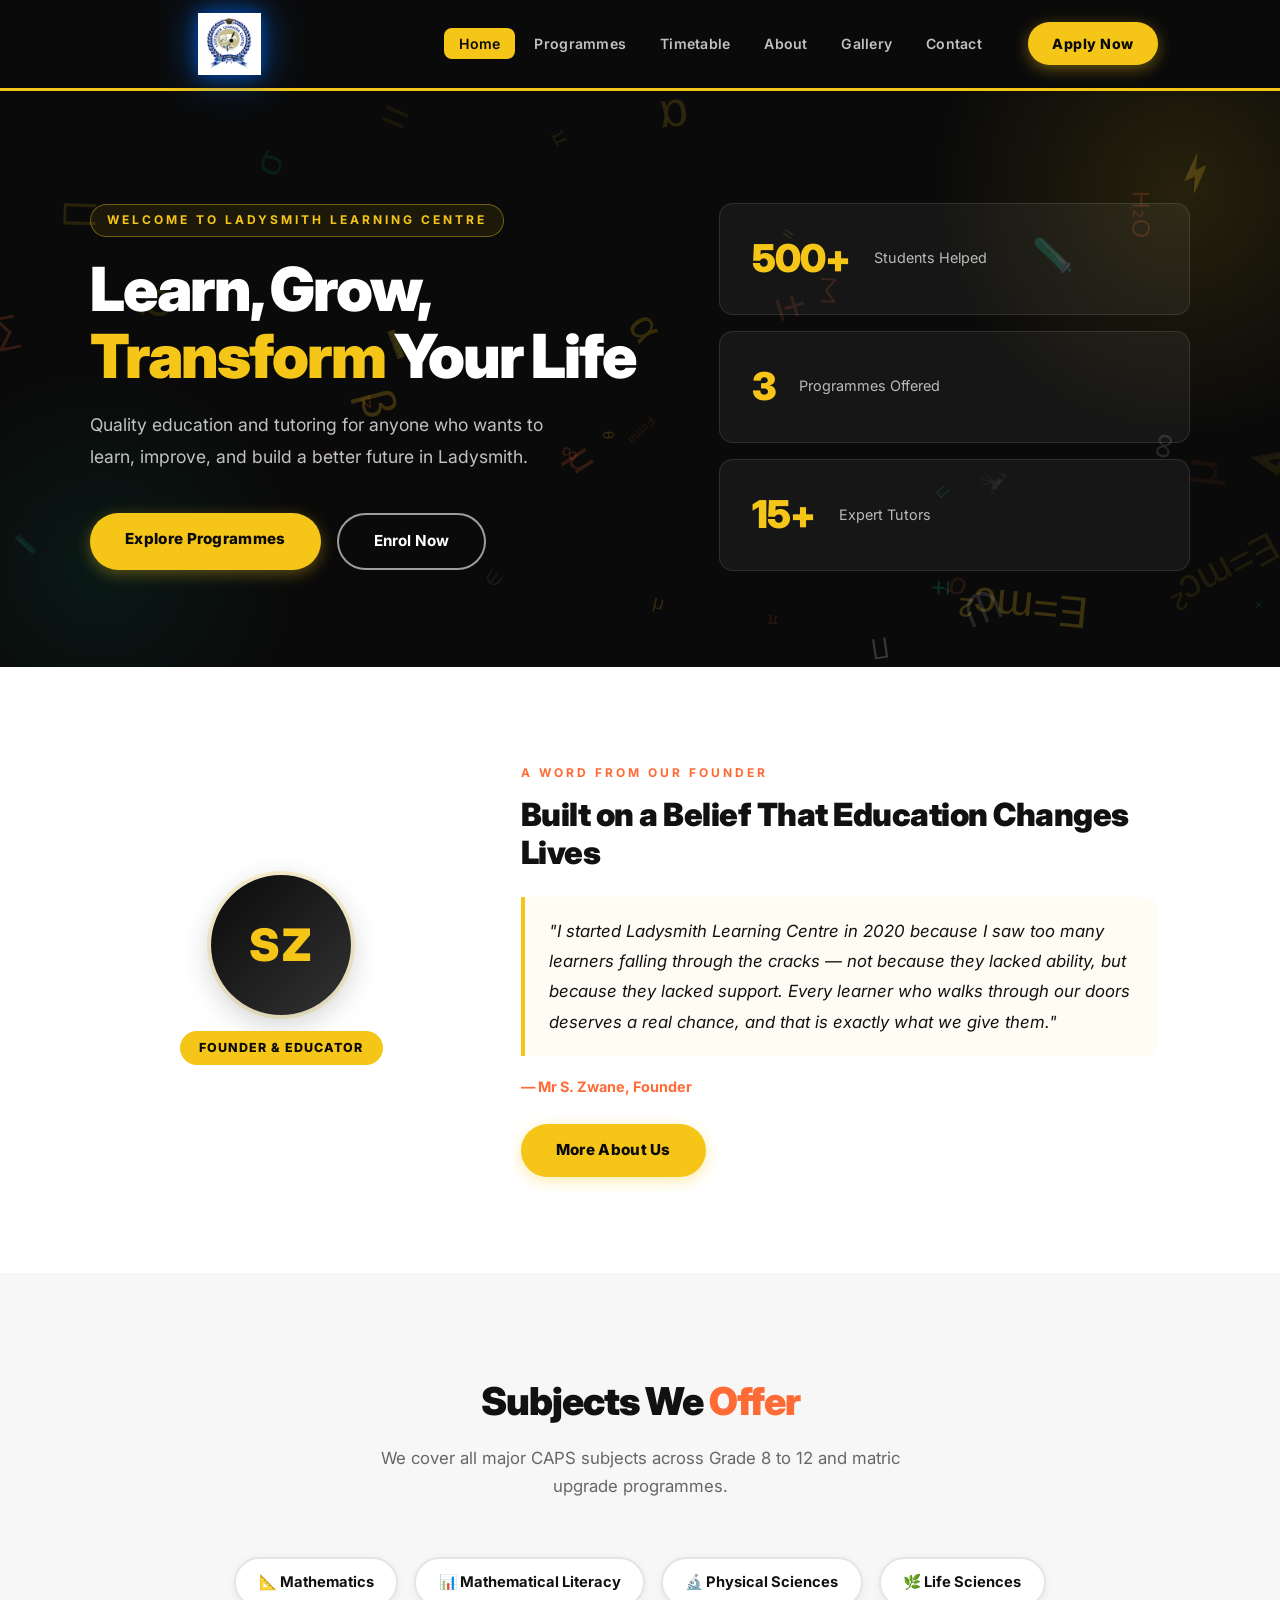
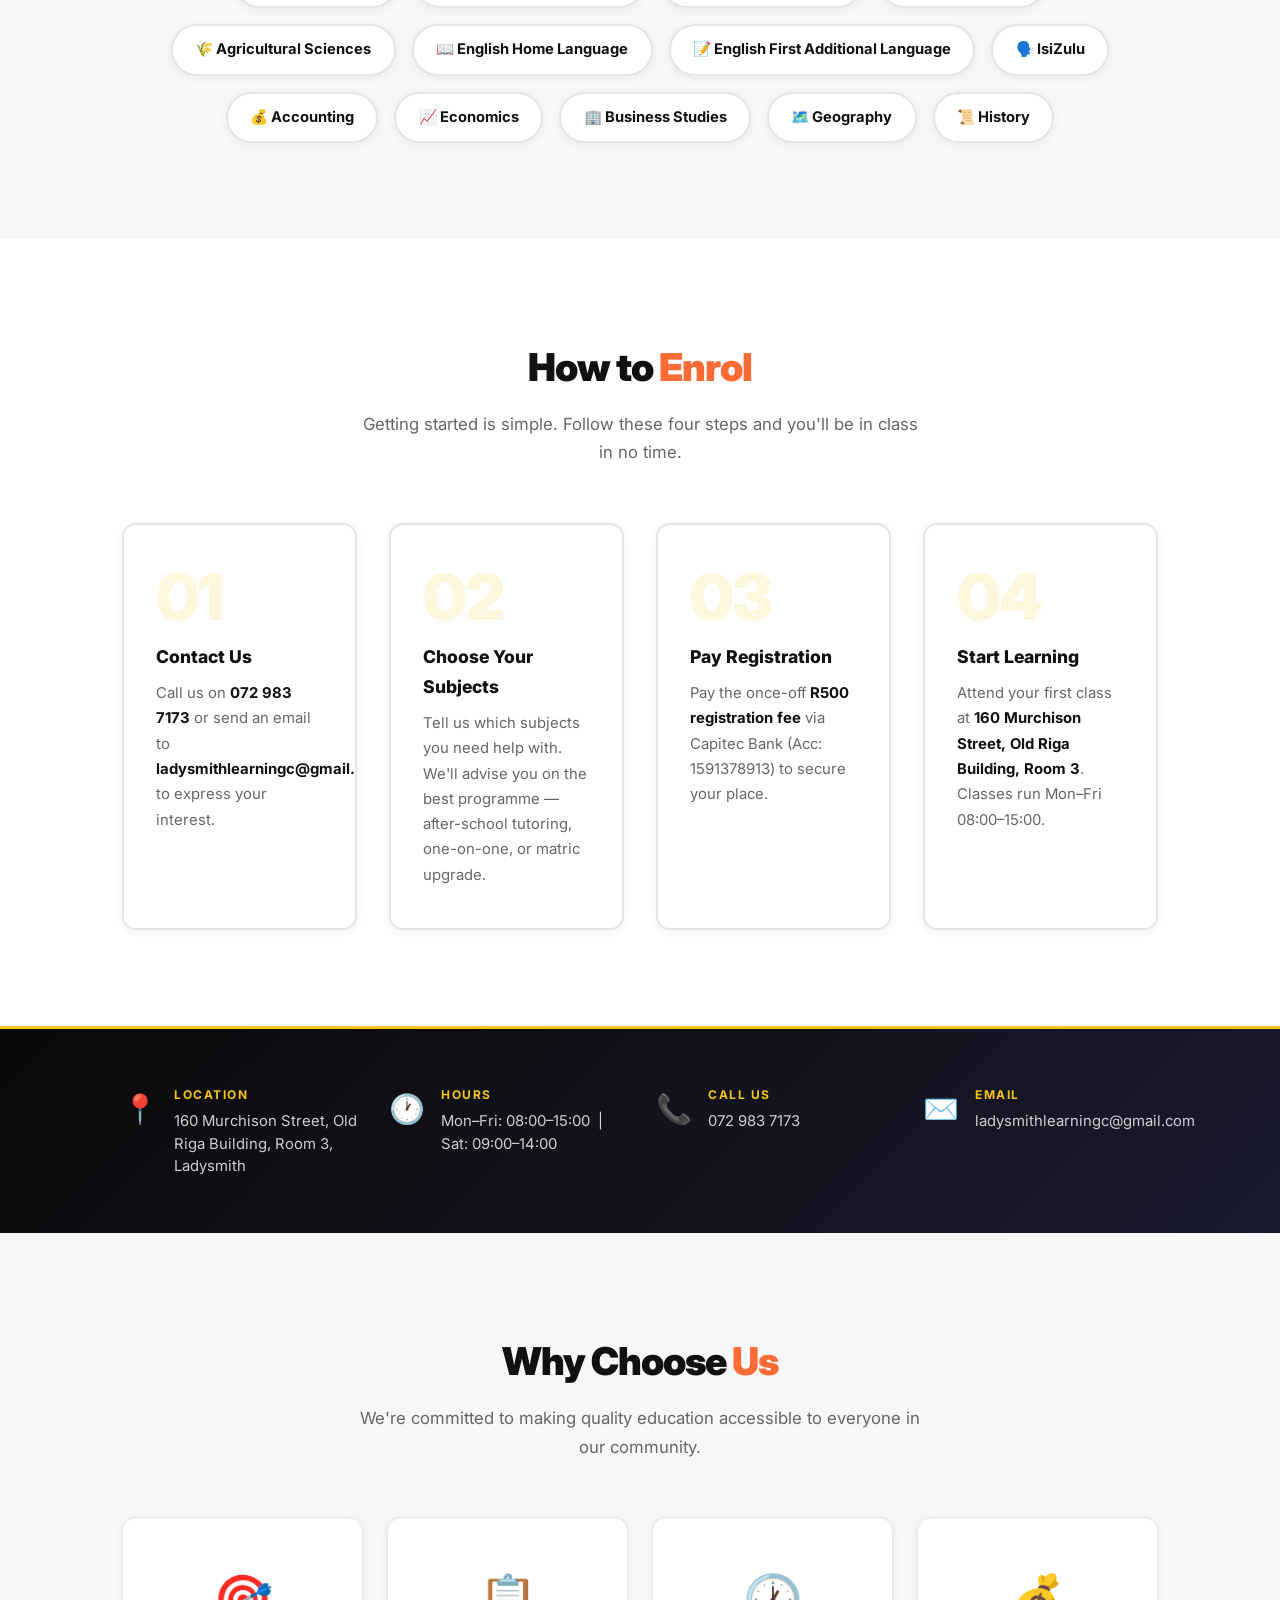
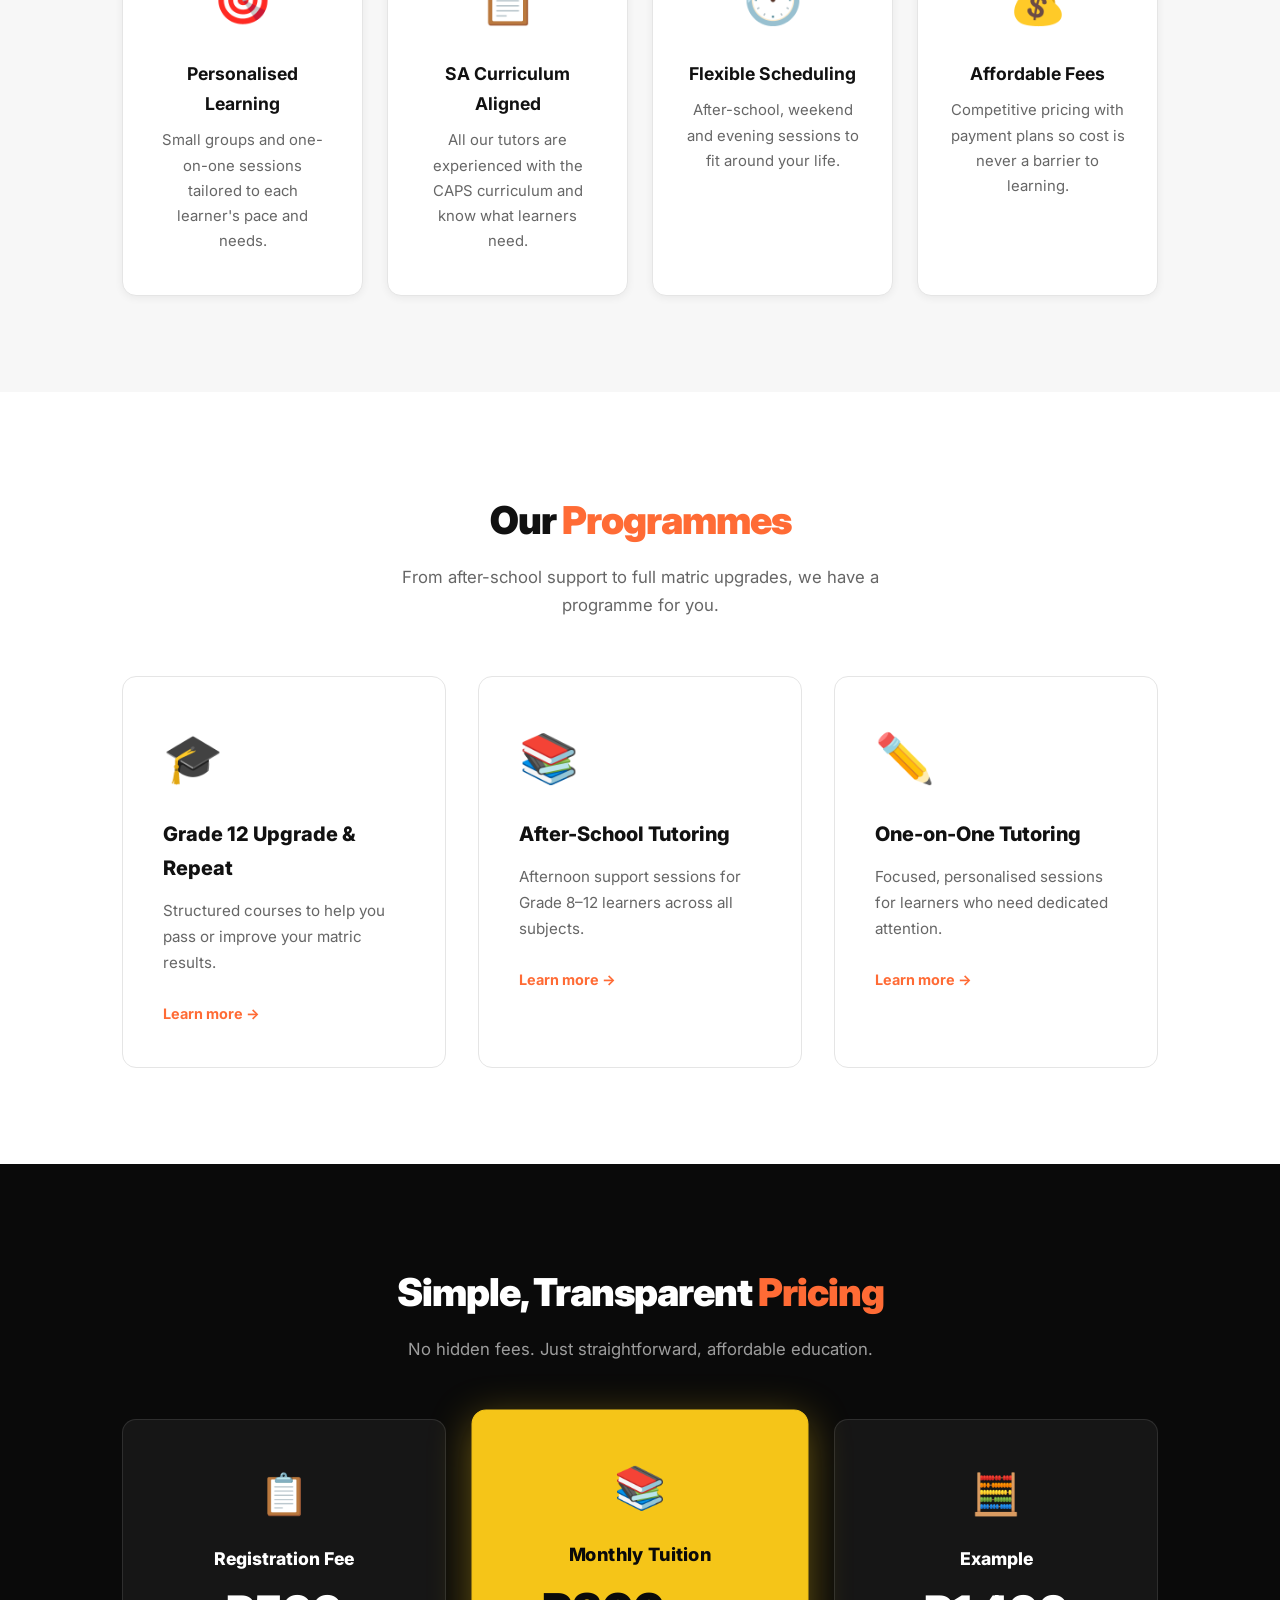
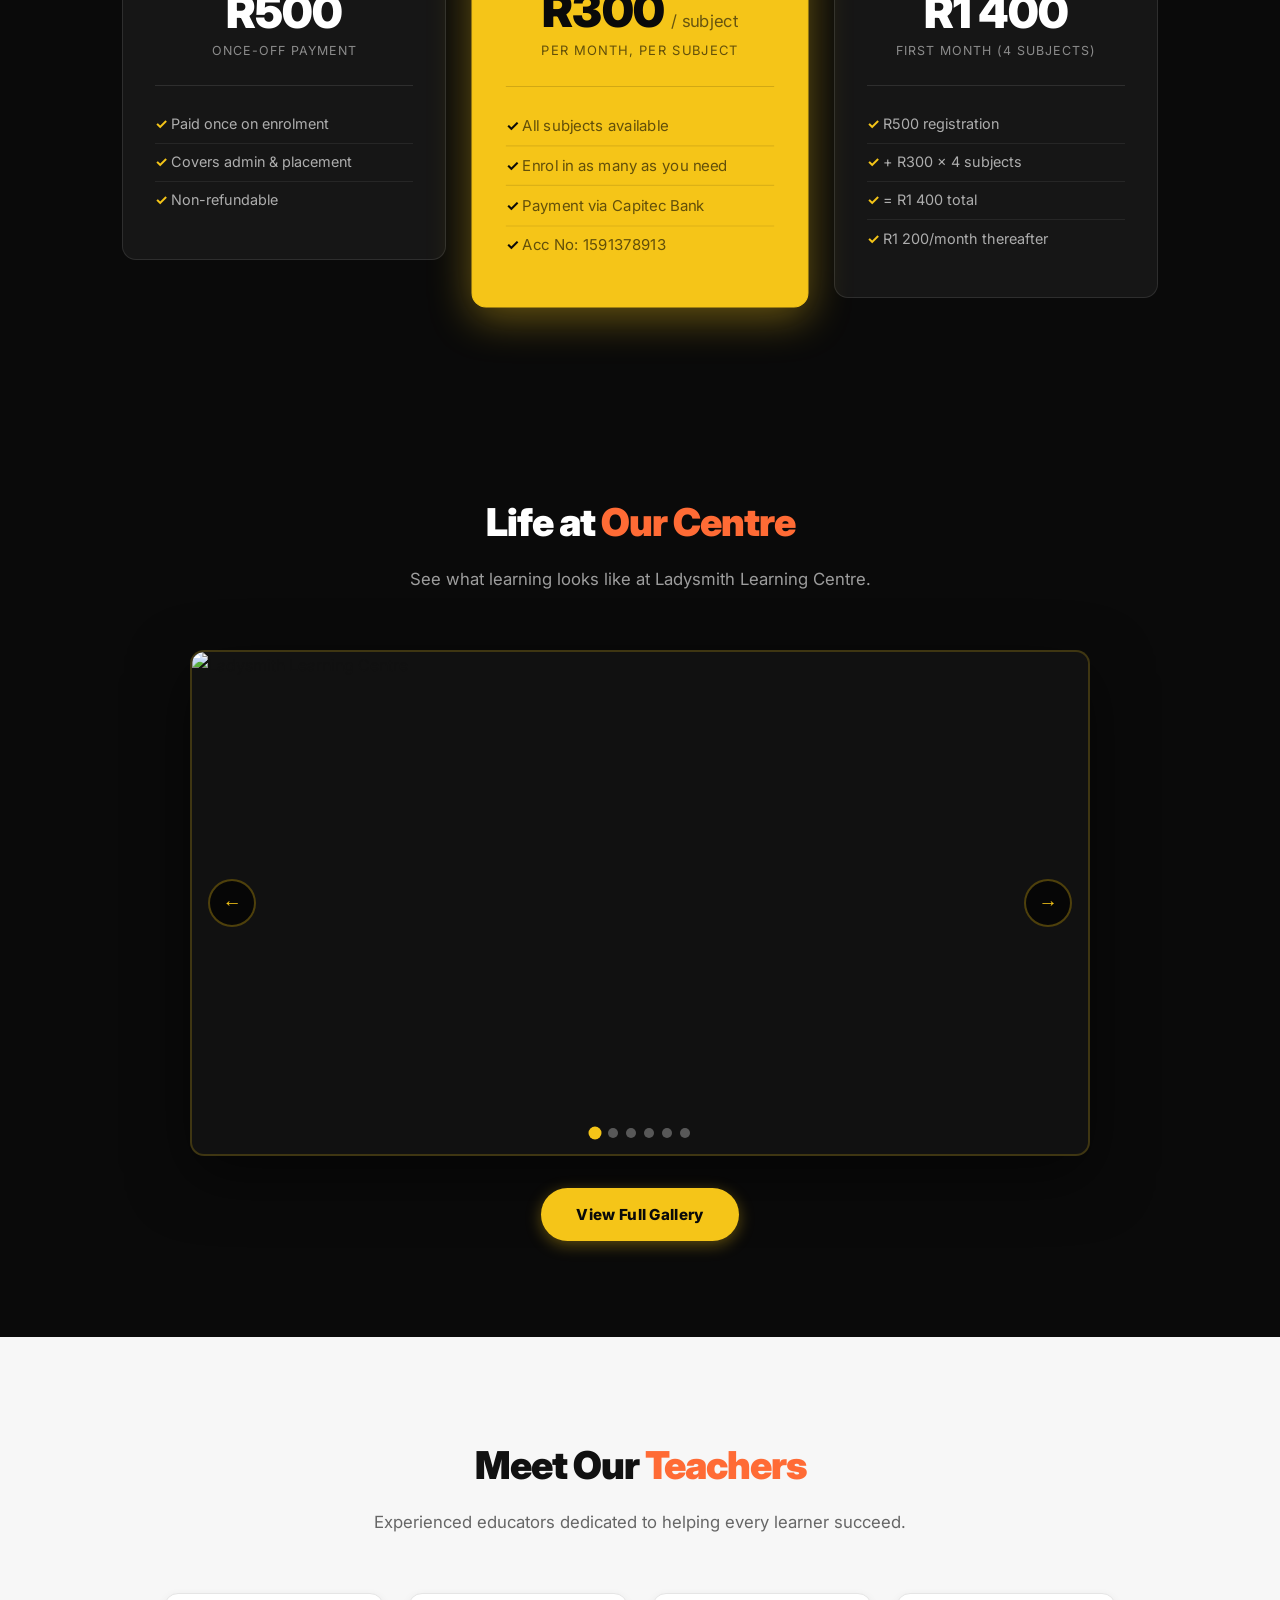
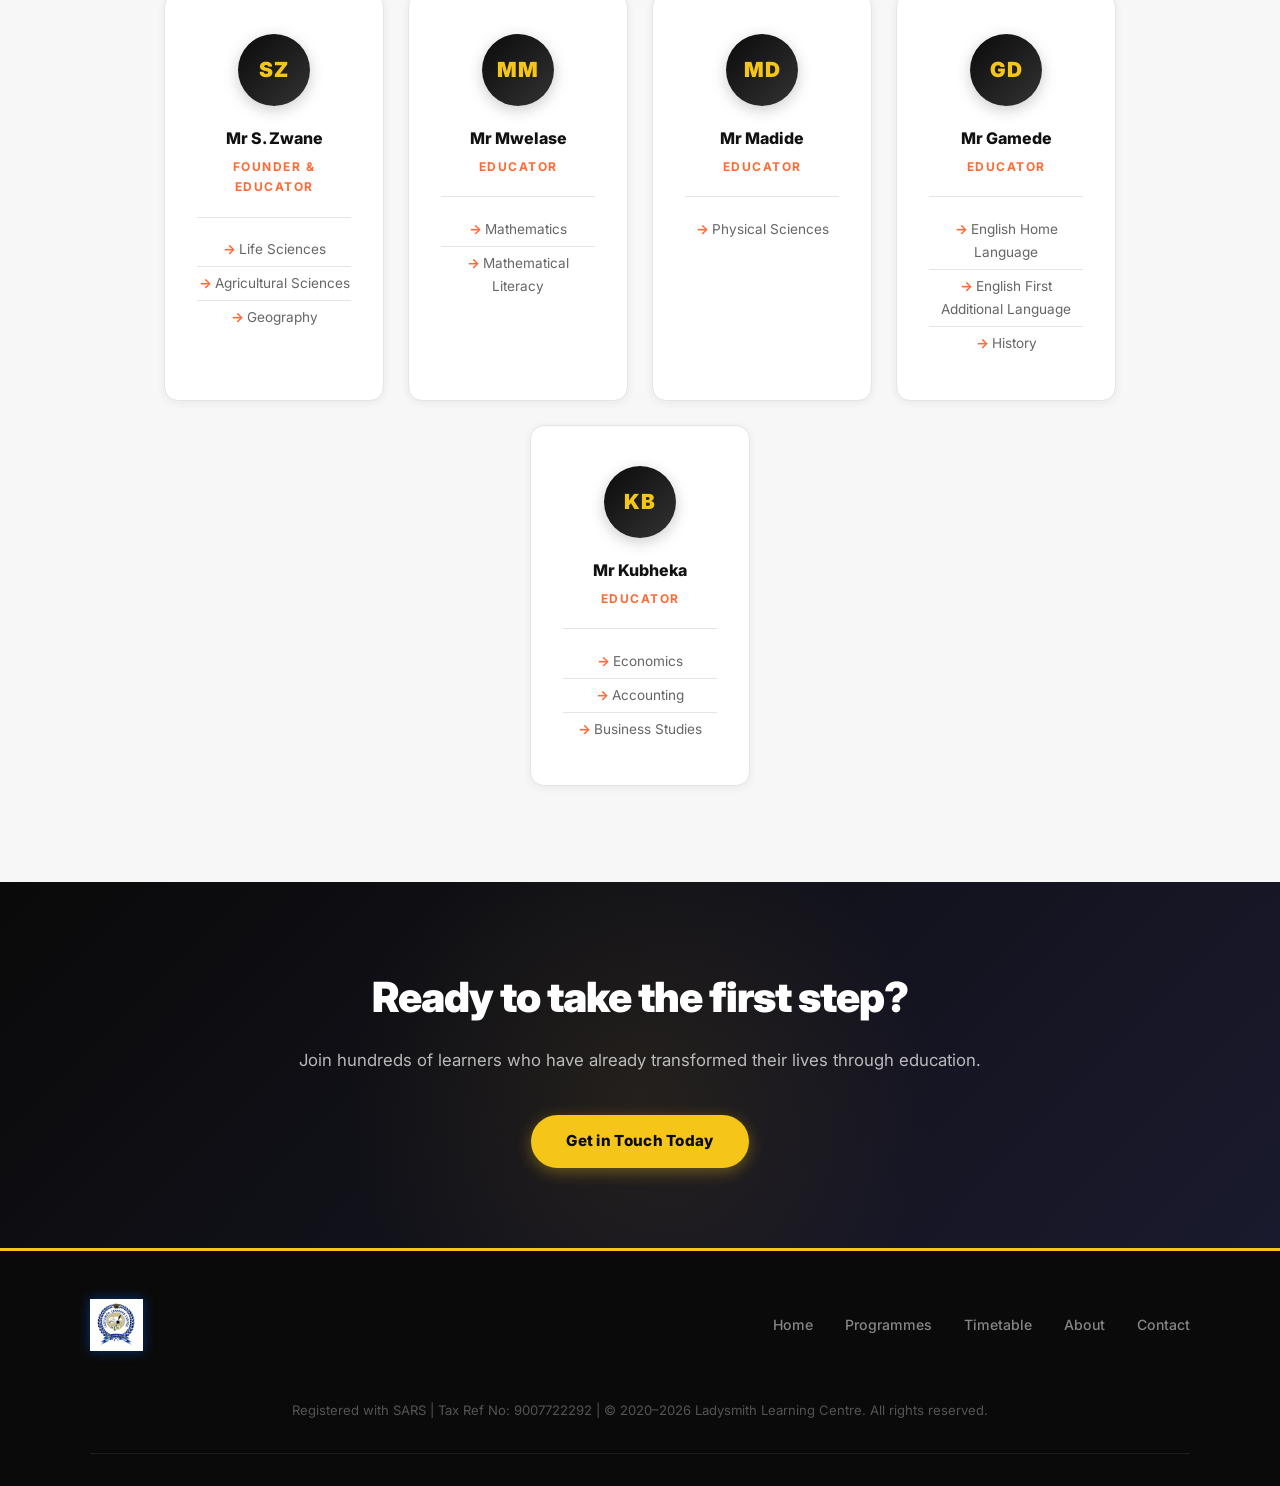
==== index.html @ b659a235 "Initial commit - Ladysmith Learning Centre website" ====
<!DOCTYPE html>
<html lang="en">
<head>
  <meta charset="UTF-8" />
  <meta name="viewport" content="width=device-width, initial-scale=1.0" />
  <title>Ladysmith Learning Centre</title>
  <link rel="stylesheet" href="styles.css" />
</head>
<body>

  <header>
    <nav class="navbar">
      <a href="index.html" class="logo">
        <img src="logo.png" alt="Ladysmith Learning Centre" class="logo-img" />
      </a>
      <ul class="nav-links">
        <li><a href="index.html" class="active">Home</a></li>
        <li><a href="programmes.html">Programmes</a></li>
        <li><a href="timetable.html">Timetable</a></li>
        <li><a href="about.html">About</a></li>
        <li><a href="gallery.html">Gallery</a></li>
        <li><a href="contact.html">Contact</a></li>
      </ul>
      <a href="apply.html" class="enroll-btn">Apply Now</a>
      <button class="menu-toggle" aria-label="Toggle menu" onclick="toggleMenu()">&#9776;</button>
    </nav>
    <ul class="mobile-menu" id="mobileMenu">
      <li><a href="index.html" onclick="toggleMenu()">Home</a></li>
      <li><a href="programmes.html" onclick="toggleMenu()">Programmes</a></li>
      <li><a href="timetable.html" onclick="toggleMenu()">Timetable</a></li>
      <li><a href="about.html" onclick="toggleMenu()">About</a></li>
      <li><a href="gallery.html" onclick="toggleMenu()">Gallery</a></li>
      <li><a href="contact.html" onclick="toggleMenu()">Contact</a></li>
      <li><a href="contact.html" onclick="toggleMenu()">Enrol Now</a></li>
    </ul>
  </header>

  <!-- Hero -->
  <section class="hero">
    <canvas id="heroCanvas"></canvas>
    <div class="hero-inner">
      <div class="hero-content">
        <span class="hero-tag">Welcome to Ladysmith Learning Centre</span>
        <h1>Learn, Grow,<br /><em>Transform</em> Your Life</h1>
        <p class="hero-sub">Quality education and tutoring for anyone who wants to learn, improve, and build a better future in Ladysmith.</p>
        <div class="hero-buttons">
          <a href="programmes.html" class="btn-primary">Explore Programmes</a>
          <a href="contact.html" class="btn-outline">Enrol Now</a>
        </div>
      </div>
      <div class="hero-stats">
        <div class="stat-card">
          <span class="stat-num">500+</span>
          <span class="stat-label">Students Helped</span>
        </div>
        <div class="stat-card">
          <span class="stat-num">3</span>
          <span class="stat-label">Programmes Offered</span>
        </div>
        <div class="stat-card">
          <span class="stat-num">15+</span>
          <span class="stat-label">Expert Tutors</span>
        </div>
      </div>
    </div>
  </section>

  <!-- Founder's Message -->
  <section class="founder-section">
    <div class="container founder-grid fade-up">
      <div class="founder-img-box">
        <div class="founder-initials">SZ</div>
        <div class="founder-badge">Founder & Educator</div>
      </div>
      <div class="founder-text">
        <p class="section-tag">A Word From Our Founder</p>
        <h2>Built on a Belief That Education Changes Lives</h2>
        <blockquote>
          "I started Ladysmith Learning Centre in 2020 because I saw too many learners falling through the cracks — not because they lacked ability, but because they lacked support. Every learner who walks through our doors deserves a real chance, and that is exactly what we give them."
        </blockquote>
        <p class="founder-name">— Mr S. Zwane, Founder</p>
        <a href="about.html" class="btn-primary">More About Us</a>
      </div>
    </div>
  </section>

  <!-- Subjects We Offer -->
  <section class="subjects-section">
    <div class="container">
      <div class="section-header fade-up">
        <h2>Subjects We <span>Offer</span></h2>
        <p>We cover all major CAPS subjects across Grade 8 to 12 and matric upgrade programmes.</p>
      </div>
      <div class="subjects-grid fade-up">
        <div class="subject-pill">📐 Mathematics</div>
        <div class="subject-pill">📊 Mathematical Literacy</div>
        <div class="subject-pill">🔬 Physical Sciences</div>
        <div class="subject-pill">🌿 Life Sciences</div>
        <div class="subject-pill">🌾 Agricultural Sciences</div>
        <div class="subject-pill">📖 English Home Language</div>
        <div class="subject-pill">📝 English First Additional Language</div>
        <div class="subject-pill">🗣️ IsiZulu</div>
        <div class="subject-pill">💰 Accounting</div>
        <div class="subject-pill">📈 Economics</div>
        <div class="subject-pill">🏢 Business Studies</div>
        <div class="subject-pill">🗺️ Geography</div>
        <div class="subject-pill">📜 History</div>
      </div>
    </div>
  </section>

  <!-- How It Works -->
  <section class="how-it-works">
    <div class="container">
      <div class="section-header fade-up">
        <h2>How to <span>Enrol</span></h2>
        <p>Getting started is simple. Follow these four steps and you'll be in class in no time.</p>
      </div>
      <div class="steps-grid">
        <div class="step fade-up">
          <div class="step-num">01</div>
          <h3>Contact Us</h3>
          <p>Call us on <strong>072 983 7173</strong> or send an email to <strong>ladysmithlearningc@gmail.com</strong> to express your interest.</p>
        </div>
        <div class="step fade-up">
          <div class="step-num">02</div>
          <h3>Choose Your Subjects</h3>
          <p>Tell us which subjects you need help with. We'll advise you on the best programme — after-school tutoring, one-on-one, or matric upgrade.</p>
        </div>
        <div class="step fade-up">
          <div class="step-num">03</div>
          <h3>Pay Registration</h3>
          <p>Pay the once-off <strong>R500 registration fee</strong> via Capitec Bank (Acc: 1591378913) to secure your place.</p>
        </div>
        <div class="step fade-up">
          <div class="step-num">04</div>
          <h3>Start Learning</h3>
          <p>Attend your first class at <strong>160 Murchison Street, Old Riga Building, Room 3</strong>. Classes run Mon–Fri 08:00–15:00.</p>
        </div>
      </div>
    </div>
  </section>

  <!-- Quick Info Strip -->
  <section class="info-strip">
    <div class="container info-strip-grid">
      <div class="info-strip-item fade-up">
        <span class="info-strip-icon">📍</span>
        <div>
          <strong>Location</strong>
          <p>160 Murchison Street, Old Riga Building, Room 3, Ladysmith</p>
        </div>
      </div>
      <div class="info-strip-item fade-up">
        <span class="info-strip-icon">🕐</span>
        <div>
          <strong>Hours</strong>
          <p>Mon–Fri: 08:00–15:00 &nbsp;|&nbsp; Sat: 09:00–14:00</p>
        </div>
      </div>
      <div class="info-strip-item fade-up">
        <span class="info-strip-icon">📞</span>
        <div>
          <strong>Call Us</strong>
          <p>072 983 7173</p>
        </div>
      </div>
      <div class="info-strip-item fade-up">
        <span class="info-strip-icon">✉️</span>
        <div>
          <strong>Email</strong>
          <p>ladysmithlearningc@gmail.com</p>
        </div>
      </div>
    </div>
  </section>
  <section class="why-us">
    <div class="container">
      <div class="section-header fade-up">
        <h2>Why Choose <span>Us</span></h2>
        <p>We're committed to making quality education accessible to everyone in our community.</p>
      </div>
      <div class="features-grid">
        <div class="feature fade-up">
          <span class="feature-icon">🎯</span>
          <h3>Personalised Learning</h3>
          <p>Small groups and one-on-one sessions tailored to each learner's pace and needs.</p>
        </div>
        <div class="feature fade-up">
          <span class="feature-icon">📋</span>
          <h3>SA Curriculum Aligned</h3>
          <p>All our tutors are experienced with the CAPS curriculum and know what learners need.</p>
        </div>
        <div class="feature fade-up">
          <span class="feature-icon">🕐</span>
          <h3>Flexible Scheduling</h3>
          <p>After-school, weekend and evening sessions to fit around your life.</p>
        </div>
        <div class="feature fade-up">
          <span class="feature-icon">💰</span>
          <h3>Affordable Fees</h3>
          <p>Competitive pricing with payment plans so cost is never a barrier to learning.</p>
        </div>
      </div>
    </div>
  </section>

  <!-- Programmes Preview -->
  <section class="programmes-preview">
    <div class="container">
      <div class="section-header fade-up">
        <h2>Our <span>Programmes</span></h2>
        <p>From after-school support to full matric upgrades, we have a programme for you.</p>
      </div>
      <div class="preview-grid">
        <div class="preview-card fade-up">
          <span class="preview-icon">🎓</span>
          <h3>Grade 12 Upgrade & Repeat</h3>
          <p>Structured courses to help you pass or improve your matric results.</p>
          <a href="programmes.html" class="card-link">Learn more →</a>
        </div>
        <div class="preview-card fade-up">
          <span class="preview-icon">📚</span>
          <h3>After-School Tutoring</h3>
          <p>Afternoon support sessions for Grade 8–12 learners across all subjects.</p>
          <a href="programmes.html" class="card-link">Learn more →</a>
        </div>
        <div class="preview-card fade-up">
          <span class="preview-icon">✏️</span>
          <h3>One-on-One Tutoring</h3>
          <p>Focused, personalised sessions for learners who need dedicated attention.</p>
          <a href="programmes.html" class="card-link">Learn more →</a>
        </div>
      </div>
    </div>
  </section>

  <!-- Pricing -->
  <section class="pricing">
    <div class="container">
      <div class="section-header fade-up">
        <h2>Simple, Transparent <span>Pricing</span></h2>
        <p>No hidden fees. Just straightforward, affordable education.</p>
      </div>
      <div class="pricing-grid fade-up">
        <div class="pricing-card">
          <div class="pricing-icon">📋</div>
          <h3>Registration Fee</h3>
          <div class="price">R500</div>
          <p class="price-note">Once-off payment</p>
          <ul class="price-list">
            <li>Paid once on enrolment</li>
            <li>Covers admin & placement</li>
            <li>Non-refundable</li>
          </ul>
        </div>
        <div class="pricing-card featured-price">
          <div class="pricing-icon">📚</div>
          <h3>Monthly Tuition</h3>
          <div class="price">R300 <span>/ subject</span></div>
          <p class="price-note">Per month, per subject</p>
          <ul class="price-list">
            <li>All subjects available</li>
            <li>Enrol in as many as you need</li>
            <li>Payment via Capitec Bank</li>
            <li>Acc No: 1591378913</li>
          </ul>
        </div>
        <div class="pricing-card">
          <div class="pricing-icon">🧮</div>
          <h3>Example</h3>
          <div class="price">R1 400</div>
          <p class="price-note">First month (4 subjects)</p>
          <ul class="price-list">
            <li>R500 registration</li>
            <li>+ R300 × 4 subjects</li>
            <li>= R1 400 total</li>
            <li>R1 200/month thereafter</li>
          </ul>
        </div>
      </div>
    </div>
  </section>

  <!-- Slideshow -->
  <section class="slideshow-section">
    <div class="section-header fade-up">
      <h2>Life at <span>Our Centre</span></h2>
      <p>See what learning looks like at Ladysmith Learning Centre.</p>
    </div>
    <div class="slideshow" id="slideshow">
      <div class="slide active"><img src="photos/IMG-20260324-WA0015.jpg" alt="Ladysmith Learning Centre" /></div>
      <div class="slide"><img src="photos/IMG-20260324-WA0016.jpg" alt="Ladysmith Learning Centre" /></div>
      <div class="slide"><img src="photos/IMG-20260324-WA0017.jpg" alt="Ladysmith Learning Centre" /></div>
      <div class="slide"><img src="photos/IMG-20260324-WA0018.jpg" alt="Ladysmith Learning Centre" /></div>
      <div class="slide"><img src="photos/IMG-20260324-WA0019.jpg" alt="Ladysmith Learning Centre" /></div>
      <div class="slide"><img src="photos/IMG-20260324-WA0020.jpg" alt="Ladysmith Learning Centre" /></div>
      <button class="ss-prev" onclick="moveSlide(-1)">&#8592;</button>
      <button class="ss-next" onclick="moveSlide(1)">&#8594;</button>
      <div class="ss-dots" id="ssDots"></div>
    </div>
    <div class="slideshow-cta fade-up">
      <a href="gallery.html" class="btn-primary">View Full Gallery</a>
    </div>
  </section>

  <!-- Team -->
  <section class="team">
    <div class="container">
      <div class="section-header fade-up">
        <h2>Meet Our <span>Teachers</span></h2>
        <p>Experienced educators dedicated to helping every learner succeed.</p>
      </div>
      <div class="team-grid">
        <div class="team-card fade-up">
          <div class="team-avatar">SZ</div>
          <h3>Mr S. Zwane</h3>
          <p class="team-role">Founder & Educator</p>
          <ul class="team-subjects">
            <li>Life Sciences</li>
            <li>Agricultural Sciences</li>
            <li>Geography</li>
          </ul>
        </div>
        <div class="team-card fade-up">
          <div class="team-avatar">MM</div>
          <h3>Mr Mwelase</h3>
          <p class="team-role">Educator</p>
          <ul class="team-subjects">
            <li>Mathematics</li>
            <li>Mathematical Literacy</li>
          </ul>
        </div>
        <div class="team-card fade-up">
          <div class="team-avatar">MD</div>
          <h3>Mr Madide</h3>
          <p class="team-role">Educator</p>
          <ul class="team-subjects">
            <li>Physical Sciences</li>
          </ul>
        </div>
        <div class="team-card fade-up">
          <div class="team-avatar">GD</div>
          <h3>Mr Gamede</h3>
          <p class="team-role">Educator</p>
          <ul class="team-subjects">
            <li>English Home Language</li>
            <li>English First Additional Language</li>
            <li>History</li>
          </ul>
        </div>
        <div class="team-card fade-up">
          <div class="team-avatar">KB</div>
          <h3>Mr Kubheka</h3>
          <p class="team-role">Educator</p>
          <ul class="team-subjects">
            <li>Economics</li>
            <li>Accounting</li>
            <li>Business Studies</li>
          </ul>
        </div>
      </div>
    </div>
  </section>

  <!-- CTA -->
  <section class="cta">
    <div class="container cta-inner fade-up">
      <h2>Ready to take the first step?</h2>
      <p>Join hundreds of learners who have already transformed their lives through education.</p>
      <a href="contact.html" class="btn-primary">Get in Touch Today</a>
    </div>
  </section>

  <footer>
    <div class="footer-inner">
      <div class="footer-brand">
        <img src="logo.png" alt="Ladysmith Learning Centre" class="logo-img footer-logo" />
      </div>
      <ul class="footer-links">
        <li><a href="index.html">Home</a></li>
        <li><a href="programmes.html">Programmes</a></li>
        <li><a href="timetable.html">Timetable</a></li>
        <li><a href="about.html">About</a></li>
        <li><a href="contact.html">Contact</a></li>
      </ul>
      <p class="footer-copy">Registered with SARS | Tax Ref No: 9007722292 | © 2020–2026 Ladysmith Learning Centre. All rights reserved.</p>
    </div>
  </footer>

  <script src="script.js"></script>
</body>
</html>
---- styles.css ----
@import url('https://fonts.googleapis.com/css2?family=Inter:wght@400;500;600;700;800;900&display=swap');

* { margin: 0; padding: 0; box-sizing: border-box; }

:root {
  --black: #0a0a0a;
  --white: #ffffff;
  --accent: #f5c518;       /* bold gold/yellow */
  --accent2: #ff6b35;      /* energetic orange */
  --accent3: #00c9a7;      /* fresh teal */
  --light-bg: #f7f7f7;
  --text: #111111;
  --text-light: #666666;
  --border: #e5e5e5;
  --radius: 14px;
  --shadow-sm: 0 2px 8px rgba(0,0,0,0.06);
  --shadow-md: 0 6px 24px rgba(0,0,0,0.1);
  --shadow-lg: 0 16px 48px rgba(0,0,0,0.15);
}

body {
  font-family: 'Inter', 'Segoe UI', sans-serif;
  color: var(--text);
  line-height: 1.7;
  background: var(--white);
  overflow-x: hidden;
}

a { text-decoration: none; color: inherit; }

.container { max-width: 1100px; margin: 0 auto; padding: 0 2rem; }

/* ── NAVBAR ── */
header {
  background: var(--black);
  position: sticky;
  top: 0;
  z-index: 100;
  border-bottom: 3px solid var(--accent);
}

.navbar {
  max-width: 1100px;
  margin: 0 auto;
  padding: 0.8rem 2rem;
  display: flex;
  align-items: center;
  gap: 2rem;
}

.logo { display: flex; align-items: center; margin: 0 auto; }

.logo-img {
  height: 62px;
  width: auto;
  display: block;
  filter: drop-shadow(0 0 8px rgba(0,80,200,0.8)) drop-shadow(0 0 20px rgba(0,120,255,0.5));
  transition: filter 0.3s;
}

.logo-img:hover {
  filter: drop-shadow(0 0 14px rgba(0,100,255,1)) drop-shadow(0 0 30px rgba(0,150,255,0.7));
}

.footer-logo { height: 52px; filter: drop-shadow(0 0 6px rgba(0,80,200,0.6)); }

.nav-links {
  display: flex;
  list-style: none;
  gap: 0.3rem;
  margin-left: auto;
}

.nav-links a {
  color: rgba(255,255,255,0.75);
  font-weight: 600;
  font-size: 0.88rem;
  letter-spacing: 0.3px;
  padding: 0.45rem 0.9rem;
  border-radius: 8px;
  transition: all 0.2s;
}

.nav-links a:hover,
.nav-links a.active {
  color: var(--black);
  background: var(--accent);
}

.enroll-btn {
  background: var(--accent);
  color: var(--black);
  padding: 0.6rem 1.5rem;
  border-radius: 50px;
  font-weight: 800;
  font-size: 0.88rem;
  letter-spacing: 0.5px;
  transition: all 0.3s;
  white-space: nowrap;
  box-shadow: 0 4px 15px rgba(245,197,24,0.4);
}

.enroll-btn:hover {
  background: #ffd700;
  transform: translateY(-2px);
  box-shadow: 0 8px 25px rgba(245,197,24,0.6);
}

.menu-toggle {
  display: none;
  background: none;
  border: none;
  font-size: 1.8rem;
  cursor: pointer;
  color: var(--accent);
  margin-left: auto;
}

.mobile-menu {
  display: none;
  list-style: none;
  background: var(--black);
  border-top: 1px solid rgba(255,255,255,0.1);
}

.mobile-menu li { border-bottom: 1px solid rgba(255,255,255,0.07); }
.mobile-menu li:last-child { border-bottom: none; }
.mobile-menu a {
  display: block;
  padding: 0.9rem 2rem;
  color: rgba(255,255,255,0.8);
  font-weight: 600;
  font-size: 0.95rem;
  transition: color 0.2s;
}
.mobile-menu a:hover { color: var(--accent); }
.mobile-menu.active { display: block; }

/* ── BUTTONS ── */
.btn-primary {
  display: inline-block;
  background: var(--accent);
  color: var(--black);
  padding: 0.85rem 2.2rem;
  border-radius: 50px;
  font-weight: 800;
  font-size: 0.95rem;
  letter-spacing: 0.3px;
  transition: all 0.3s;
  box-shadow: 0 4px 15px rgba(245,197,24,0.35);
}
.btn-primary:hover {
  background: #ffd700;
  transform: translateY(-3px);
  box-shadow: 0 8px 28px rgba(245,197,24,0.55);
}

.btn-outline {
  display: inline-block;
  background: transparent;
  color: var(--white);
  border: 2px solid rgba(255,255,255,0.6);
  padding: 0.85rem 2.2rem;
  border-radius: 50px;
  font-weight: 700;
  font-size: 0.95rem;
  transition: all 0.3s;
}
.btn-outline:hover {
  background: var(--white);
  color: var(--black);
  border-color: var(--white);
}

.full-width { width: 100%; text-align: center; border: none; cursor: pointer; font-size: 1rem; }

/* ── SECTION HEADER ── */
.section-header { text-align: center; margin-bottom: 3.5rem; }

.section-header h2 {
  font-size: 2.4rem;
  color: var(--text);
  margin-bottom: 0.6rem;
  font-weight: 900;
  letter-spacing: -1px;
}

.section-header h2 span {
  color: var(--accent2);
  position: relative;
}

.section-header p {
  color: var(--text-light);
  font-size: 1.05rem;
  max-width: 560px;
  margin: 0 auto;
}

/* ── HERO ── */
.hero {
  background: var(--black);
  color: var(--white);
  padding: 7rem 2rem 6rem;
  position: relative;
  overflow: hidden;
}

.hero::before {
  content: '';
  position: absolute;
  top: -150px; right: -150px;
  width: 500px; height: 500px;
  border-radius: 50%;
  background: radial-gradient(circle, rgba(245,197,24,0.12) 0%, transparent 70%);
  pointer-events: none;
}

.hero::after {
  content: '';
  position: absolute;
  bottom: -100px; left: -100px;
  width: 400px; height: 400px;
  border-radius: 50%;
  background: radial-gradient(circle, rgba(0,201,167,0.08) 0%, transparent 70%);
  pointer-events: none;
}

.hero canvas,
.page-hero canvas {
  position: absolute;
  top: 0; left: 0;
  width: 100%; height: 100%;
  pointer-events: none;
  z-index: 0;
}

.hero-inner {
  max-width: 1100px;
  margin: 0 auto;
  display: flex;
  align-items: center;
  gap: 4rem;
  position: relative;
  z-index: 1;
}

.hero-tag {
  display: inline-block;
  font-size: 0.75rem;
  text-transform: uppercase;
  letter-spacing: 3px;
  color: var(--accent);
  margin-bottom: 1.2rem;
  font-weight: 700;
  border: 1px solid rgba(245,197,24,0.4);
  padding: 0.35rem 1rem;
  border-radius: 50px;
  background: rgba(245,197,24,0.08);
}

.hero-content { flex: 1.2; }

.hero h1 {
  font-size: 3.8rem;
  line-height: 1.1;
  margin-bottom: 1.2rem;
  font-weight: 900;
  letter-spacing: -2px;
}

.hero h1 em {
  font-style: normal;
  color: var(--accent);
}

.hero-sub {
  font-size: 1.1rem;
  opacity: 0.75;
  margin-bottom: 2.5rem;
  max-width: 460px;
  line-height: 1.8;
}

.hero-buttons { display: flex; gap: 1rem; flex-wrap: wrap; }

.hero-stats { flex: 1; display: grid; gap: 1rem; }

.stat-card {
  background: rgba(255,255,255,0.05);
  border: 1px solid rgba(255,255,255,0.1);
  border-radius: var(--radius);
  padding: 1.4rem 2rem;
  display: flex;
  align-items: center;
  gap: 1.5rem;
  transition: all 0.3s;
}

.stat-card:hover {
  background: rgba(245,197,24,0.1);
  border-color: rgba(245,197,24,0.3);
  transform: translateX(6px);
}

.stat-num {
  font-size: 2.4rem;
  font-weight: 900;
  color: var(--accent);
  letter-spacing: -1px;
}

.stat-label { font-size: 0.9rem; opacity: 0.7; }

/* ── PAGE HERO ── */
.page-hero {
  background: var(--black);
  color: var(--white);
  padding: 5rem 2rem;
  text-align: center;
  position: relative;
  overflow: hidden;
}

.page-hero::before {
  content: '';
  position: absolute;
  top: -100px; right: -100px;
  width: 400px; height: 400px;
  border-radius: 50%;
  background: radial-gradient(circle, rgba(245,197,24,0.1) 0%, transparent 70%);
  pointer-events: none;
}

.page-hero::after {
  content: '';
  position: absolute;
  inset: 0;
  background: url('logo.png') center/auto 85% no-repeat;
  opacity: 0.05;
  pointer-events: none;
  z-index: 0;
}

.page-hero .container { position: relative; z-index: 1; }

.page-hero h1 {
  font-size: 3rem;
  margin-bottom: 0.8rem;
  font-weight: 900;
  letter-spacing: -1px;
}

.page-hero p { font-size: 1.1rem; opacity: 0.7; max-width: 560px; margin: 0 auto; }

/* ── WHY US ── */
.why-us { padding: 6rem 2rem; background: var(--light-bg); }

.features-grid {
  display: grid;
  grid-template-columns: repeat(auto-fit, minmax(230px, 1fr));
  gap: 1.5rem;
}

.feature {
  background: var(--white);
  padding: 2.5rem 2rem;
  border-radius: var(--radius);
  box-shadow: var(--shadow-sm);
  text-align: center;
  transition: all 0.3s;
  border: 1px solid var(--border);
  position: relative;
  overflow: hidden;
}

.feature::before {
  content: '';
  position: absolute;
  top: 0; left: 0; right: 0;
  height: 4px;
  background: linear-gradient(90deg, var(--accent), var(--accent2));
  transform: scaleX(0);
  transition: transform 0.3s;
}

.feature:hover::before { transform: scaleX(1); }
.feature:hover { transform: translateY(-8px); box-shadow: var(--shadow-lg); }

.feature-icon { font-size: 3rem; display: block; margin-bottom: 1.2rem; }
.feature h3 { color: var(--text); margin-bottom: 0.6rem; font-size: 1.1rem; font-weight: 700; }
.feature p { color: var(--text-light); font-size: 0.93rem; }

/* ── PROGRAMMES PREVIEW ── */
.programmes-preview { padding: 6rem 2rem; }

.preview-grid {
  display: grid;
  grid-template-columns: repeat(auto-fit, minmax(300px, 1fr));
  gap: 2rem;
}

.preview-card {
  background: var(--white);
  border: 1px solid var(--border);
  border-radius: var(--radius);
  padding: 2.5rem;
  transition: all 0.3s;
  position: relative;
  overflow: hidden;
}

.preview-card::before {
  content: '';
  position: absolute;
  top: 0; left: 0;
  width: 4px; height: 100%;
  background: linear-gradient(180deg, var(--accent), var(--accent2));
  transform: scaleY(0);
  transition: transform 0.3s;
  transform-origin: top;
}

.preview-card:hover::before { transform: scaleY(1); }
.preview-card:hover { transform: translateY(-8px); box-shadow: var(--shadow-lg); border-color: transparent; }

.preview-icon { font-size: 3rem; margin-bottom: 1.2rem; display: block; }
.preview-card h3 { color: var(--text); margin-bottom: 0.8rem; font-size: 1.25rem; font-weight: 800; }
.preview-card p { color: var(--text-light); font-size: 0.95rem; margin-bottom: 1.5rem; }

.card-link {
  color: var(--accent2);
  font-weight: 700;
  font-size: 0.9rem;
  display: inline-flex;
  align-items: center;
  gap: 0.4rem;
  transition: gap 0.2s;
}
.card-link:hover { gap: 0.8rem; }

/* ── CTA ── */
.cta {
  background: linear-gradient(135deg, var(--black) 0%, #1a1a2e 100%);
  color: var(--white);
  padding: 5rem 2rem;
  position: relative;
  overflow: hidden;
}

.cta::before {
  content: '';
  position: absolute;
  top: -80px; left: 50%;
  transform: translateX(-50%);
  width: 600px; height: 600px;
  border-radius: 50%;
  background: radial-gradient(circle, rgba(245,197,24,0.08) 0%, transparent 70%);
  pointer-events: none;
}

.cta-inner { text-align: center; position: relative; z-index: 1; }
.cta h2 { font-size: 2.6rem; margin-bottom: 0.8rem; font-weight: 900; letter-spacing: -1px; }
.cta p { opacity: 0.7; margin-bottom: 2.5rem; font-size: 1.05rem; }

/* ── PROGRAMMES DETAIL ── */
.programmes-detail { padding: 6rem 2rem; }

.programme-block {
  display: grid;
  grid-template-columns: 1.2fr 1fr;
  gap: 4rem;
  align-items: start;
  margin-bottom: 3rem;
}

.programme-block.reverse { direction: rtl; }
.programme-block.reverse > * { direction: ltr; }

.prog-icon { font-size: 3.5rem; margin-bottom: 1rem; display: block; }

.programme-info h2 {
  font-size: 2rem;
  color: var(--text);
  margin-bottom: 0.6rem;
  font-weight: 900;
  letter-spacing: -0.5px;
}

.programme-info p { color: var(--text-light); margin-bottom: 1rem; font-size: 1rem; }
.programme-info .btn-primary { margin-top: 0.8rem; }

.badge {
  display: inline-block;
  background: var(--accent);
  color: var(--black);
  padding: 0.3rem 1rem;
  border-radius: 50px;
  font-size: 0.78rem;
  font-weight: 800;
  letter-spacing: 1px;
  text-transform: uppercase;
  margin-bottom: 1rem;
}

.programme-subjects {
  background: var(--light-bg);
  border-radius: var(--radius);
  padding: 2rem;
  border: 1px solid var(--border);
}

.programme-subjects h4 {
  color: var(--text);
  font-size: 0.75rem;
  margin-bottom: 1.2rem;
  text-transform: uppercase;
  letter-spacing: 2px;
  font-weight: 800;
}

.programme-subjects ul { list-style: none; }
.programme-subjects li {
  padding: 0.55rem 0;
  border-bottom: 1px solid var(--border);
  color: var(--text-light);
  font-size: 0.93rem;
}
.programme-subjects li:last-child { border-bottom: none; }
.programme-subjects li::before { content: "→ "; color: var(--accent2); font-weight: 700; }

.divider { border: none; border-top: 1px solid var(--border); margin: 4rem 0; }

/* ── ABOUT PAGE ── */
.about-mission { padding: 6rem 2rem; }

.about-grid {
  display: grid;
  grid-template-columns: 1fr 1.8fr;
  gap: 5rem;
  align-items: center;
}

.about-visual-box {
  background: linear-gradient(135deg, var(--black) 0%, #1a1a2e 100%);
  color: var(--white);
  border-radius: var(--radius);
  padding: 3.5rem 2rem;
  text-align: center;
  box-shadow: var(--shadow-lg);
  position: relative;
  overflow: hidden;
  border: 2px solid rgba(245,197,24,0.2);
}

.about-visual-box::before {
  content: '';
  position: absolute;
  top: -60px; right: -60px;
  width: 200px; height: 200px;
  border-radius: 50%;
  background: radial-gradient(circle, rgba(245,197,24,0.15) 0%, transparent 70%);
}

.about-visual-box span { font-size: 5rem; display: block; margin-bottom: 1rem; position: relative; z-index: 1; }
.about-visual-box p { font-size: 1.1rem; font-weight: 700; line-height: 1.6; opacity: 0.9; position: relative; z-index: 1; color: var(--accent); }

.about-text h2 { font-size: 2.2rem; color: var(--text); margin-bottom: 1.2rem; font-weight: 900; letter-spacing: -0.5px; }
.about-text p { color: var(--text-light); margin-bottom: 1rem; font-size: 1rem; }

.values { padding: 6rem 2rem; background: var(--black); }
.values .section-header h2 { color: var(--white); }
.values .section-header p { color: rgba(255,255,255,0.6); }

.values-grid {
  display: grid;
  grid-template-columns: repeat(auto-fit, minmax(230px, 1fr));
  gap: 1.5rem;
}

.value-card {
  background: rgba(255,255,255,0.05);
  padding: 2.5rem 2rem;
  border-radius: var(--radius);
  text-align: center;
  border: 1px solid rgba(255,255,255,0.1);
  transition: all 0.3s;
}

.value-card:hover {
  background: rgba(245,197,24,0.1);
  border-color: rgba(245,197,24,0.3);
  transform: translateY(-6px);
}

.value-icon { font-size: 2.8rem; display: block; margin-bottom: 1rem; }
.value-card h3 { color: var(--white); margin-bottom: 0.5rem; font-weight: 700; }
.value-card p { color: rgba(255,255,255,0.6); font-size: 0.93rem; }

/* ── CONTACT PAGE ── */
.contact-section { padding: 6rem 2rem; }

.contact-wrapper {
  display: grid;
  grid-template-columns: 1fr 1.6fr;
  gap: 4rem;
  align-items: start;
}

.contact-info h2 { font-size: 1.8rem; color: var(--text); margin-bottom: 2rem; font-weight: 900; }

.info-item {
  display: flex;
  gap: 1.2rem;
  align-items: flex-start;
  margin-bottom: 1.8rem;
  padding: 1.2rem;
  border-radius: var(--radius);
  transition: background 0.2s;
  border: 1px solid transparent;
}

.info-item:hover { background: var(--light-bg); border-color: var(--border); }

.info-icon { font-size: 1.6rem; }
.info-item strong { display: block; color: var(--text); margin-bottom: 0.2rem; font-weight: 700; }
.info-item p { color: var(--text-light); font-size: 0.93rem; }

.enrol-note {
  background: var(--black);
  color: var(--white);
  padding: 1.8rem;
  border-radius: var(--radius);
  margin-top: 2rem;
  border: 1px solid rgba(245,197,24,0.2);
}

.enrol-note h3 { color: var(--accent); margin-bottom: 0.5rem; font-weight: 700; }
.enrol-note p { color: rgba(255,255,255,0.7); font-size: 0.93rem; }

.contact-form {
  background: var(--white);
  padding: 3rem;
  border-radius: var(--radius);
  box-shadow: var(--shadow-lg);
  border: 1px solid var(--border);
}

.contact-form h2 { font-size: 1.8rem; color: var(--text); margin-bottom: 2rem; font-weight: 900; }

.form-row { display: grid; grid-template-columns: 1fr 1fr; gap: 1rem; }

.form-group { margin-bottom: 1.4rem; }

.form-group label {
  display: block;
  font-size: 0.8rem;
  font-weight: 700;
  color: var(--text);
  margin-bottom: 0.5rem;
  text-transform: uppercase;
  letter-spacing: 0.8px;
}

.form-group input,
.form-group select,
.form-group textarea {
  width: 100%;
  padding: 0.85rem 1.1rem;
  border: 2px solid var(--border);
  border-radius: 10px;
  font-family: inherit;
  font-size: 0.95rem;
  color: var(--text);
  background: var(--white);
  transition: border-color 0.2s, box-shadow 0.2s;
}

.form-group input:focus,
.form-group select:focus,
.form-group textarea:focus {
  outline: none;
  border-color: var(--accent);
  box-shadow: 0 0 0 4px rgba(245,197,24,0.12);
}

.form-success {
  display: none;
  margin-top: 1rem;
  padding: 1rem;
  background: rgba(0,201,167,0.1);
  color: #00a085;
  border-radius: 10px;
  text-align: center;
  font-weight: 600;
  border: 1px solid rgba(0,201,167,0.3);
}
.form-success.show { display: block; }

/* ── FOOTER ── */
footer {
  background: var(--black);
  color: var(--white);
  padding: 3rem 2rem 2rem;
  border-top: 3px solid var(--accent);
}

.footer-inner {
  max-width: 1100px;
  margin: 0 auto;
  display: flex;
  align-items: center;
  justify-content: space-between;
  flex-wrap: wrap;
  gap: 1.5rem;
  padding-bottom: 2rem;
  border-bottom: 1px solid rgba(255,255,255,0.08);
}

.footer-brand { display: flex; align-items: center; gap: 0.5rem; }

.footer-links { display: flex; list-style: none; gap: 2rem; flex-wrap: wrap; }

.footer-links a {
  color: rgba(255,255,255,0.5);
  font-size: 0.88rem;
  font-weight: 500;
  transition: color 0.2s;
}
.footer-links a:hover { color: var(--accent); }

.footer-copy {
  color: rgba(255,255,255,0.3);
  font-size: 0.82rem;
  width: 100%;
  text-align: center;
  padding-top: 1.5rem;
}

/* ── TEAM ── */
.team { padding: 6rem 2rem; background: var(--light-bg); }

.team-grid {
  display: flex;
  gap: 1.5rem;
  flex-wrap: wrap;
  justify-content: center;
}

.team-card {
  background: var(--white);
  border: 1px solid var(--border);
  border-radius: var(--radius);
  padding: 2.5rem 2rem;
  text-align: center;
  width: 220px;
  box-shadow: var(--shadow-sm);
  transition: all 0.3s;
  position: relative;
  overflow: hidden;
}

.team-card::after {
  content: '';
  position: absolute;
  bottom: 0; left: 0; right: 0;
  height: 4px;
  background: linear-gradient(90deg, var(--accent), var(--accent2));
  transform: scaleX(0);
  transition: transform 0.3s;
}

.team-card:hover::after { transform: scaleX(1); }
.team-card:hover { transform: translateY(-8px); box-shadow: var(--shadow-lg); }

.team-avatar {
  width: 72px;
  height: 72px;
  background: linear-gradient(135deg, var(--black), #333);
  color: var(--accent);
  border-radius: 50%;
  display: flex;
  align-items: center;
  justify-content: center;
  font-size: 1.3rem;
  font-weight: 900;
  margin: 0 auto 1.2rem;
  letter-spacing: 1px;
  box-shadow: 0 4px 15px rgba(0,0,0,0.2);
}

.team-card h3 { font-size: 1rem; font-weight: 800; color: var(--text); margin-bottom: 0.3rem; }

.team-role {
  font-size: 0.75rem;
  text-transform: uppercase;
  letter-spacing: 1.5px;
  color: var(--accent2);
  margin-bottom: 1.2rem;
  font-weight: 700;
}

.team-subjects { list-style: none; border-top: 1px solid var(--border); padding-top: 1rem; }
.team-subjects li { font-size: 0.85rem; color: var(--text-light); padding: 0.3rem 0; border-bottom: 1px solid var(--border); }
.team-subjects li:last-child { border-bottom: none; }
.team-subjects li::before { content: "→ "; color: var(--accent2); font-weight: 700; }

/* ── PRICING ── */
.pricing { padding: 6rem 2rem; background: var(--black); }
.pricing .section-header h2 { color: var(--white); }
.pricing .section-header p { color: rgba(255,255,255,0.6); }

.pricing-grid {
  display: grid;
  grid-template-columns: repeat(auto-fit, minmax(260px, 1fr));
  gap: 2rem;
  align-items: start;
}

.pricing-card {
  background: rgba(255,255,255,0.05);
  border: 1px solid rgba(255,255,255,0.1);
  border-radius: var(--radius);
  padding: 2.5rem 2rem;
  text-align: center;
  transition: all 0.3s;
  color: var(--white);
}

.pricing-card:hover { transform: translateY(-6px); background: rgba(255,255,255,0.08); }

.pricing-card.featured-price {
  background: var(--accent);
  color: var(--black);
  border-color: var(--accent);
  transform: scale(1.04);
  box-shadow: 0 10px 40px rgba(245,197,24,0.4);
}

.pricing-card.featured-price:hover { transform: scale(1.04) translateY(-6px); }
.pricing-card.featured-price .price-note,
.pricing-card.featured-price .price-list li { color: rgba(0,0,0,0.6); }
.pricing-card.featured-price .price-list { border-top-color: rgba(0,0,0,0.15); }
.pricing-card.featured-price .price-list li { border-bottom-color: rgba(0,0,0,0.1); }
.pricing-card.featured-price .price-list li::before { color: var(--black); }

.pricing-icon { font-size: 2.5rem; display: block; margin-bottom: 1rem; }
.pricing-card h3 { font-size: 1.1rem; font-weight: 800; margin-bottom: 1rem; }

.price {
  font-size: 2.8rem;
  font-weight: 900;
  letter-spacing: -1px;
  margin-bottom: 0.3rem;
  line-height: 1;
}

.price span { font-size: 1rem; font-weight: 400; opacity: 0.6; letter-spacing: 0; }

.price-note {
  font-size: 0.78rem;
  color: rgba(255,255,255,0.5);
  text-transform: uppercase;
  letter-spacing: 1px;
  margin-bottom: 1.5rem;
}

.price-list { list-style: none; border-top: 1px solid rgba(255,255,255,0.1); padding-top: 1.2rem; text-align: left; }
.price-list li { font-size: 0.9rem; color: rgba(255,255,255,0.65); padding: 0.4rem 0; border-bottom: 1px solid rgba(255,255,255,0.07); }
.price-list li:last-child { border-bottom: none; }
.price-list li::before { content: "✓ "; color: var(--accent); font-weight: 700; }

/* ── TIMETABLE ── */
.timetable-section { padding: 5rem 2rem; }

.tt-legend { display: flex; gap: 1.5rem; margin-bottom: 2rem; flex-wrap: wrap; }

.tt-key {
  display: flex;
  align-items: center;
  gap: 0.5rem;
  font-size: 0.85rem;
  font-weight: 700;
  padding: 0.4rem 1rem;
  border-radius: 50px;
}

.tt-key.tt-class { background: var(--black); color: var(--accent); }
.tt-key.tt-break { background: var(--accent2); color: var(--white); }
.tt-key.tt-study { background: var(--light-bg); color: var(--text); border: 1px solid var(--border); }

.tt-wrapper {
  overflow-x: auto;
  border-radius: var(--radius);
  box-shadow: var(--shadow-lg);
  border: 1px solid var(--border);
}

.timetable { width: 100%; border-collapse: collapse; min-width: 860px; font-size: 0.88rem; }

.timetable thead tr { background: var(--black); color: var(--white); }

.timetable th {
  padding: 1rem 0.8rem;
  text-align: center;
  font-weight: 800;
  font-size: 0.78rem;
  text-transform: uppercase;
  letter-spacing: 0.8px;
  border-right: 1px solid rgba(255,255,255,0.1);
}

.timetable th:last-child { border-right: none; }
.timetable tbody tr:nth-child(even) { background: var(--light-bg); }
.timetable tbody tr:hover { background: rgba(245,197,24,0.06); }

.timetable td {
  padding: 0.9rem 0.8rem;
  text-align: center;
  border-right: 1px solid var(--border);
  border-bottom: 1px solid var(--border);
  vertical-align: middle;
  line-height: 1.5;
}

.timetable td:last-child { border-right: none; }
.timetable td small { display: block; color: var(--text-light); font-size: 0.78rem; margin-top: 0.2rem; }

.day-label {
  font-weight: 900;
  font-size: 0.9rem;
  color: var(--text);
  white-space: nowrap;
  background: var(--white) !important;
  border-right: 3px solid var(--accent) !important;
}

.tt-class { background: rgba(245,197,24,0.05); color: var(--text); font-weight: 600; }
.tt-break { background: var(--accent2) !important; color: var(--white) !important; font-weight: 800; font-size: 0.8rem; letter-spacing: 1px; text-transform: uppercase; }
.tt-study { background: #f0fff8 !important; color: var(--accent3) !important; font-style: italic; font-size: 0.82rem; font-weight: 600; }

.tt-note { margin-top: 1.5rem; font-size: 0.88rem; color: var(--text-light); font-style: italic; }

/* ── SLIDESHOW ── */
.slideshow-section { padding: 6rem 2rem; background: var(--black); }
.slideshow-section .section-header h2 { color: var(--white); }
.slideshow-section .section-header p { color: rgba(255,255,255,0.6); }

.slideshow {
  position: relative;
  max-width: 900px;
  margin: 0 auto 2rem;
  border-radius: var(--radius);
  overflow: hidden;
  box-shadow: 0 20px 60px rgba(0,0,0,0.5);
  aspect-ratio: 16 / 9;
  background: #111;
  border: 2px solid rgba(245,197,24,0.2);
}

.slide { position: absolute; inset: 0; opacity: 0; transition: opacity 0.7s ease; }
.slide.active { opacity: 1; }
.slide img { width: 100%; height: 100%; object-fit: cover; display: block; }

.ss-prev, .ss-next {
  position: absolute;
  top: 50%;
  transform: translateY(-50%);
  background: rgba(0,0,0,0.6);
  color: var(--accent);
  border: 2px solid rgba(245,197,24,0.3);
  width: 48px; height: 48px;
  border-radius: 50%;
  font-size: 1.2rem;
  cursor: pointer;
  z-index: 10;
  transition: all 0.2s;
  display: flex;
  align-items: center;
  justify-content: center;
}

.ss-prev { left: 1rem; }
.ss-next { right: 1rem; }
.ss-prev:hover, .ss-next:hover { background: var(--accent); color: var(--black); border-color: var(--accent); }

.ss-dots { position: absolute; bottom: 1rem; left: 50%; transform: translateX(-50%); display: flex; gap: 0.5rem; z-index: 10; }

.ss-dot {
  width: 10px; height: 10px;
  border-radius: 50%;
  background: rgba(255,255,255,0.3);
  cursor: pointer;
  transition: all 0.3s;
  border: none;
}

.ss-dot.active { background: var(--accent); transform: scale(1.3); }

.slideshow-cta { text-align: center; margin-top: 2rem; }

/* ── GALLERY ── */
.gallery-section { padding: 5rem 2rem; }

.gallery-grid {
  display: grid;
  grid-template-columns: repeat(auto-fill, minmax(280px, 1fr));
  gap: 1.2rem;
}

.gallery-item {
  position: relative;
  border-radius: var(--radius);
  overflow: hidden;
  aspect-ratio: 4 / 3;
  cursor: pointer;
  background: #111;
}

.gallery-item img { width: 100%; height: 100%; object-fit: cover; display: block; transition: transform 0.4s ease; }
.gallery-item:hover img { transform: scale(1.06); }

.gallery-overlay {
  position: absolute;
  inset: 0;
  background: rgba(0,0,0,0.5);
  display: flex;
  align-items: center;
  justify-content: center;
  opacity: 0;
  transition: opacity 0.3s;
}

.gallery-item:hover .gallery-overlay { opacity: 1; }

.gallery-overlay span {
  color: var(--accent);
  font-size: 0.9rem;
  font-weight: 800;
  letter-spacing: 2px;
  text-transform: uppercase;
  border: 2px solid var(--accent);
  padding: 0.5rem 1.2rem;
  border-radius: 50px;
}

/* ── LIGHTBOX ── */
.lightbox {
  display: none;
  position: fixed;
  inset: 0;
  background: rgba(0,0,0,0.95);
  z-index: 1000;
  align-items: center;
  justify-content: center;
}

.lightbox.open { display: flex; }
.lightbox img { max-width: 90vw; max-height: 85vh; object-fit: contain; border-radius: 8px; box-shadow: 0 20px 60px rgba(0,0,0,0.5); }

.lb-close {
  position: absolute;
  top: 1.5rem; right: 1.5rem;
  background: rgba(255,255,255,0.1);
  color: var(--white);
  border: none;
  width: 44px; height: 44px;
  border-radius: 50%;
  font-size: 1.1rem;
  cursor: pointer;
  transition: background 0.2s;
}

.lb-close:hover { background: var(--accent); color: var(--black); }

.lb-prev, .lb-next {
  position: absolute;
  top: 50%;
  transform: translateY(-50%);
  background: rgba(255,255,255,0.1);
  color: var(--white);
  border: none;
  width: 52px; height: 52px;
  border-radius: 50%;
  font-size: 1.4rem;
  cursor: pointer;
  transition: all 0.2s;
  display: flex;
  align-items: center;
  justify-content: center;
}

.lb-prev { left: 1.5rem; }
.lb-next { right: 1.5rem; }
.lb-prev:hover, .lb-next:hover { background: var(--accent); color: var(--black); }

/* ── FOUNDER SECTION ── */
.founder-section { padding: 6rem 2rem; background: var(--white); }

.founder-grid {
  display: grid;
  grid-template-columns: 1fr 2fr;
  gap: 5rem;
  align-items: center;
}

.founder-img-box { display: flex; flex-direction: column; align-items: center; gap: 1rem; }

.founder-initials {
  width: 140px; height: 140px;
  background: linear-gradient(135deg, var(--black), #333);
  color: var(--accent);
  border-radius: 50%;
  display: flex;
  align-items: center;
  justify-content: center;
  font-size: 2.8rem;
  font-weight: 900;
  letter-spacing: 2px;
  box-shadow: 0 8px 30px rgba(0,0,0,0.2), 0 0 0 4px rgba(245,197,24,0.2);
}

.founder-badge {
  background: var(--accent);
  color: var(--black);
  padding: 0.4rem 1.2rem;
  border-radius: 50px;
  font-size: 0.78rem;
  font-weight: 800;
  letter-spacing: 1px;
  text-transform: uppercase;
}

.section-tag {
  font-size: 0.75rem;
  text-transform: uppercase;
  letter-spacing: 3px;
  color: var(--accent2);
  font-weight: 700;
  margin-bottom: 0.8rem;
}

.founder-text h2 { font-size: 2rem; font-weight: 900; color: var(--text); margin-bottom: 1.5rem; letter-spacing: -0.5px; line-height: 1.2; }

.founder-text blockquote {
  border-left: 4px solid var(--accent);
  padding: 1.2rem 1.5rem;
  margin: 0 0 1.2rem;
  background: rgba(245,197,24,0.05);
  border-radius: 0 var(--radius) var(--radius) 0;
  font-size: 1.05rem;
  color: var(--text);
  line-height: 1.8;
  font-style: italic;
}

.founder-name { font-weight: 700; color: var(--accent2); font-size: 0.9rem; margin-bottom: 1.5rem; }

/* ── SUBJECTS ── */
.subjects-section { padding: 6rem 2rem; background: var(--light-bg); }

.subjects-grid { display: flex; flex-wrap: wrap; gap: 1rem; justify-content: center; }

.subject-pill {
  background: var(--white);
  border: 2px solid var(--border);
  padding: 0.7rem 1.4rem;
  border-radius: 50px;
  font-size: 0.92rem;
  font-weight: 700;
  color: var(--text);
  transition: all 0.25s;
  box-shadow: var(--shadow-sm);
  cursor: default;
}

.subject-pill:hover {
  background: var(--accent);
  color: var(--black);
  border-color: var(--accent);
  transform: translateY(-4px);
  box-shadow: 0 8px 20px rgba(245,197,24,0.35);
}

/* ── HOW IT WORKS ── */
.how-it-works { padding: 6rem 2rem; background: var(--white); }

.steps-grid {
  display: grid;
  grid-template-columns: repeat(auto-fit, minmax(230px, 1fr));
  gap: 2rem;
}

.step {
  background: var(--white);
  border: 2px solid var(--border);
  border-radius: var(--radius);
  padding: 2.5rem 2rem;
  transition: all 0.3s;
  box-shadow: var(--shadow-sm);
  position: relative;
  overflow: hidden;
}

.step::before {
  content: '';
  position: absolute;
  top: 0; left: 0; right: 0;
  height: 4px;
  background: linear-gradient(90deg, var(--accent), var(--accent2));
  transform: scaleX(0);
  transition: transform 0.3s;
}

.step:hover::before { transform: scaleX(1); }
.step:hover { transform: translateY(-6px); box-shadow: var(--shadow-lg); border-color: transparent; }

.step-num { font-size: 4rem; font-weight: 900; color: rgba(245,197,24,0.15); line-height: 1; margin-bottom: 0.8rem; letter-spacing: -2px; }
.step h3 { font-size: 1.1rem; font-weight: 800; color: var(--text); margin-bottom: 0.6rem; }
.step p { color: var(--text-light); font-size: 0.93rem; line-height: 1.7; }
.step p strong { color: var(--text); }

/* ── INFO STRIP ── */
.info-strip { background: linear-gradient(135deg, var(--black) 0%, #1a1a2e 100%); color: var(--white); padding: 3.5rem 2rem; border-top: 3px solid var(--accent); }

.info-strip-grid {
  display: grid;
  grid-template-columns: repeat(auto-fit, minmax(220px, 1fr));
  gap: 2rem;
}

.info-strip-item { display: flex; gap: 1rem; align-items: flex-start; }
.info-strip-icon { font-size: 1.8rem; flex-shrink: 0; }
.info-strip-item strong { display: block; font-size: 0.75rem; text-transform: uppercase; letter-spacing: 1.5px; color: var(--accent); margin-bottom: 0.3rem; font-weight: 700; }
.info-strip-item p { font-size: 0.93rem; color: rgba(255,255,255,0.8); line-height: 1.5; }

/* ── SCROLL ANIMATIONS ── */
.fade-up { opacity: 0; transform: translateY(30px); transition: opacity 0.6s ease, transform 0.6s ease; }
.fade-up.visible { opacity: 1; transform: translateY(0); }

/* ── RESPONSIVE ── */
@media (max-width: 768px) {
  .nav-links, .enroll-btn { display: none; }
  .menu-toggle { display: block; }

  .hero { padding: 4rem 1.5rem; }
  .hero-inner { flex-direction: column; text-align: center; }
  .hero h1 { font-size: 2.6rem; }
  .hero-sub { max-width: 100%; }
  .hero-buttons { justify-content: center; }
  .hero-stats { grid-template-columns: 1fr 1fr; }

  .programme-block, .programme-block.reverse { grid-template-columns: 1fr; direction: ltr; }
  .about-grid { grid-template-columns: 1fr; gap: 2rem; }
  .contact-wrapper { grid-template-columns: 1fr; }
  .form-row { grid-template-columns: 1fr; }
  .founder-grid { grid-template-columns: 1fr; gap: 2rem; text-align: center; }
  .founder-text blockquote { text-align: left; }
  .steps-grid { grid-template-columns: 1fr; }
  .info-strip-grid { grid-template-columns: 1fr; }

  .footer-inner { flex-direction: column; text-align: center; }
  .footer-links { flex-wrap: wrap; justify-content: center; gap: 1rem; }
  .page-hero h1 { font-size: 2.2rem; }
  .cta h2 { font-size: 1.8rem; }
}

/* ── APPLY PAGE ── */
.apply-section { padding: 5rem 2rem; background: var(--light-bg); }

.apply-wrapper {
  display: grid;
  grid-template-columns: 1fr 2fr;
  gap: 3rem;
  align-items: start;
}

.apply-info {
  background: var(--black);
  color: var(--white);
  border-radius: var(--radius);
  padding: 2.5rem;
  position: sticky;
  top: 100px;
  border: 1px solid rgba(245,197,24,0.2);
}

.apply-info h2 {
  font-size: 1.4rem;
  font-weight: 900;
  color: var(--accent);
  margin-bottom: 2rem;
  padding-bottom: 1rem;
  border-bottom: 1px solid rgba(255,255,255,0.1);
}

.apply-info-block {
  display: flex;
  gap: 1rem;
  align-items: flex-start;
  margin-bottom: 1.5rem;
  padding-bottom: 1.5rem;
  border-bottom: 1px solid rgba(255,255,255,0.07);
}

.apply-info-block:last-of-type { border-bottom: none; }

.apply-info-icon { font-size: 1.5rem; flex-shrink: 0; }

.apply-info-block strong {
  display: block;
  font-size: 0.8rem;
  text-transform: uppercase;
  letter-spacing: 1px;
  color: var(--accent);
  margin-bottom: 0.3rem;
  font-weight: 700;
}

.apply-info-block p { font-size: 0.9rem; color: rgba(255,255,255,0.7); line-height: 1.6; }

.apply-note {
  background: rgba(245,197,24,0.1);
  border: 1px solid rgba(245,197,24,0.25);
  border-radius: 10px;
  padding: 1rem;
  margin-top: 1.5rem;
  font-size: 0.88rem;
  color: rgba(255,255,255,0.8);
  line-height: 1.6;
}

.apply-note strong { color: var(--accent); }

/* Form */
.apply-form {
  background: var(--white);
  padding: 3rem;
  border-radius: var(--radius);
  box-shadow: var(--shadow-lg);
  border: 1px solid var(--border);
}

.apply-form h2 {
  font-size: 1.8rem;
  font-weight: 900;
  color: var(--text);
  margin-bottom: 0.4rem;
}

.form-intro { color: var(--text-light); font-size: 0.9rem; margin-bottom: 2rem; }

.req { color: var(--accent2); font-weight: 700; }

.form-section-title {
  font-size: 0.75rem;
  text-transform: uppercase;
  letter-spacing: 2px;
  font-weight: 800;
  color: var(--accent2);
  margin: 2rem 0 1.2rem;
  padding-bottom: 0.5rem;
  border-bottom: 2px solid var(--light-bg);
}

.field-hint { font-size: 0.82rem; color: var(--text-light); margin-bottom: 0.8rem; }

.checkbox-grid {
  display: grid;
  grid-template-columns: repeat(auto-fill, minmax(200px, 1fr));
  gap: 0.6rem;
  margin-bottom: 0.8rem;
}

.checkbox-item {
  display: flex;
  align-items: center;
  gap: 0.6rem;
  font-size: 0.92rem;
  color: var(--text);
  cursor: pointer;
  padding: 0.5rem 0.8rem;
  border-radius: 8px;
  border: 1px solid var(--border);
  transition: all 0.2s;
  font-weight: 500;
}

.checkbox-item:hover { background: rgba(245,197,24,0.06); border-color: var(--accent); }

.checkbox-item input[type="checkbox"] {
  width: 16px;
  height: 16px;
  accent-color: var(--accent);
  cursor: pointer;
  flex-shrink: 0;
}

.consent-check {
  border: none !important;
  padding: 0 !important;
  font-size: 0.88rem;
  color: var(--text-light);
  line-height: 1.5;
}

.subject-cost {
  font-size: 0.9rem;
  font-weight: 700;
  color: var(--accent2);
  min-height: 1.4rem;
}

.apply-submit {
  margin-top: 1rem;
  padding: 1.1rem;
  font-size: 1.05rem;
  letter-spacing: 0.5px;
}

.form-success {
  display: none;
  margin-top: 2rem;
  padding: 2rem;
  background: rgba(0,201,167,0.08);
  border: 2px solid rgba(0,201,167,0.3);
  border-radius: var(--radius);
  text-align: center;
}

.form-success.show { display: block; }

.success-icon { font-size: 3rem; display: block; margin-bottom: 1rem; }

.form-success h3 {
  font-size: 1.4rem;
  font-weight: 900;
  color: var(--text);
  margin-bottom: 0.5rem;
}

.form-success p { color: var(--text-light); font-size: 0.95rem; line-height: 1.7; }

.active-btn {
  background: var(--accent2) !important;
  box-shadow: 0 4px 15px rgba(255,107,53,0.4) !important;
}

@media (max-width: 768px) {
  .apply-wrapper { grid-template-columns: 1fr; }
  .apply-info { position: static; }
  .apply-form { padding: 2rem 1.5rem; }
  .checkbox-grid { grid-template-columns: 1fr 1fr; }
}
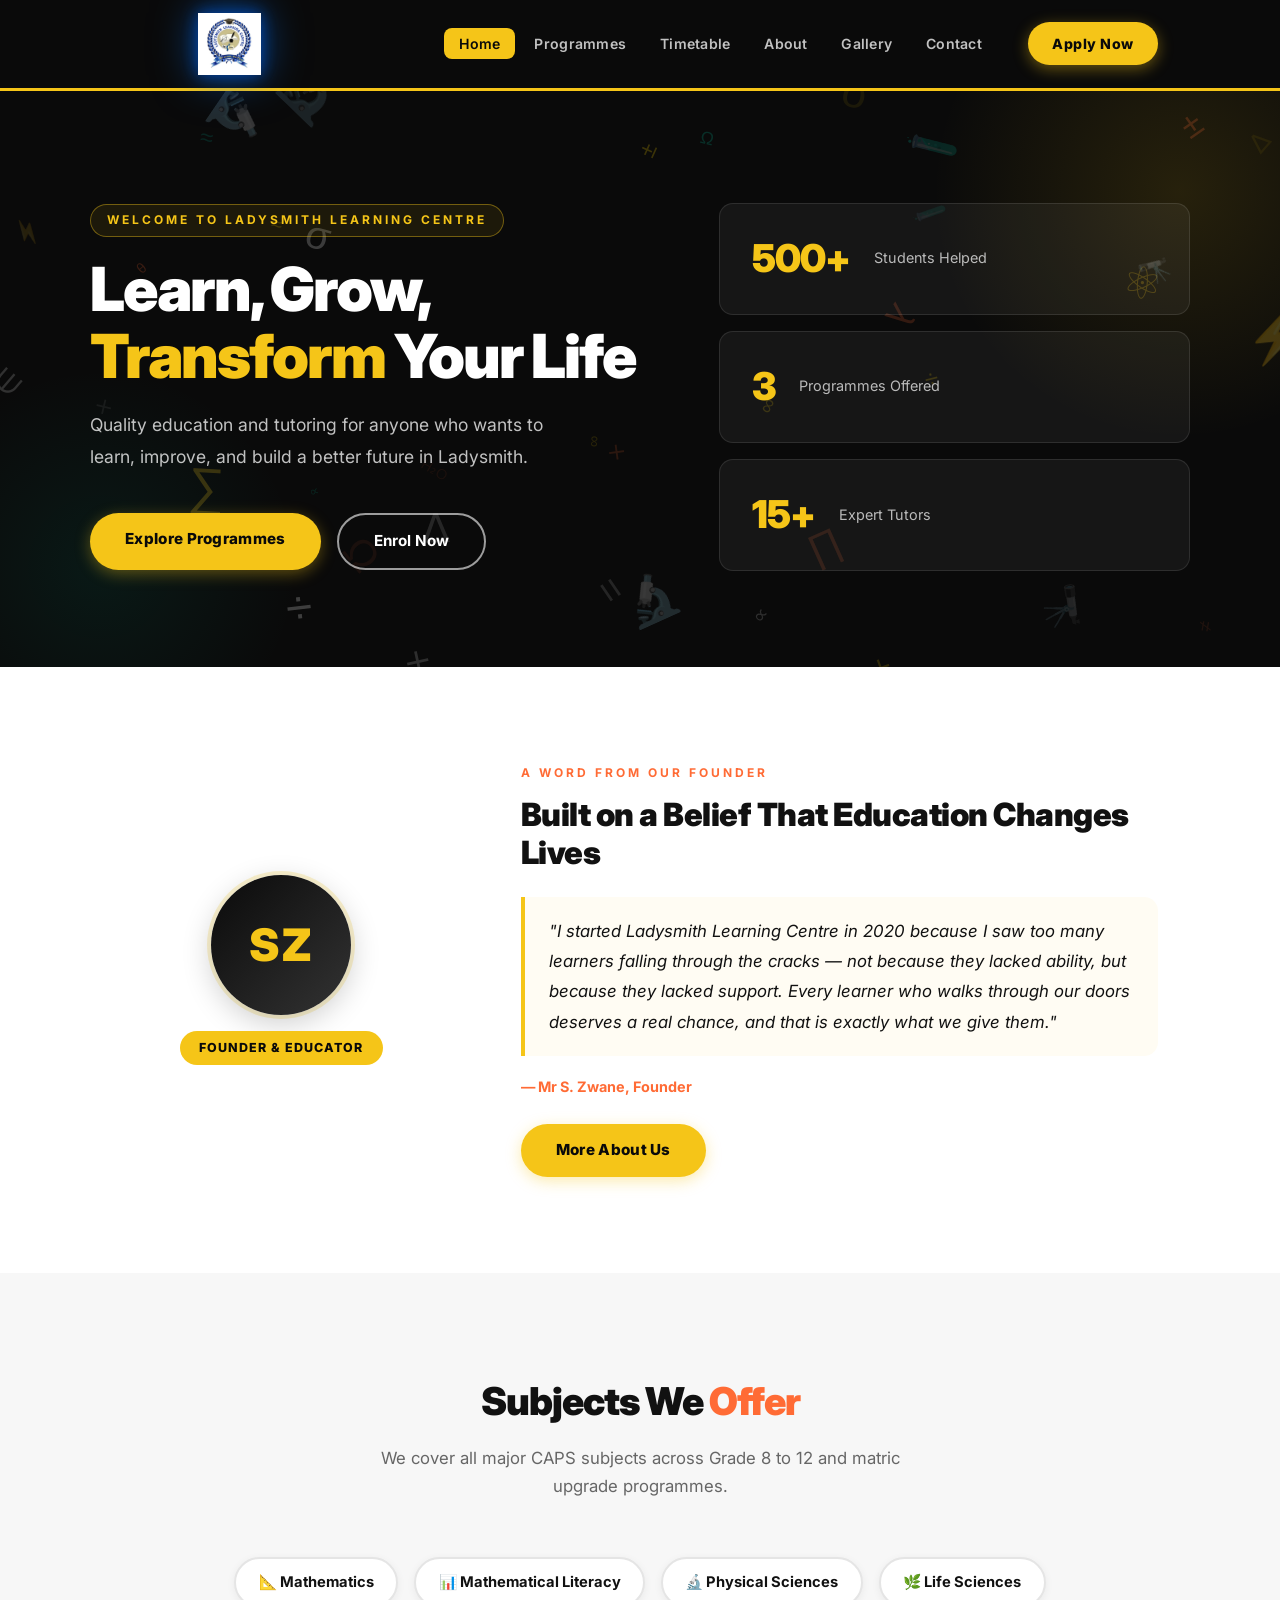
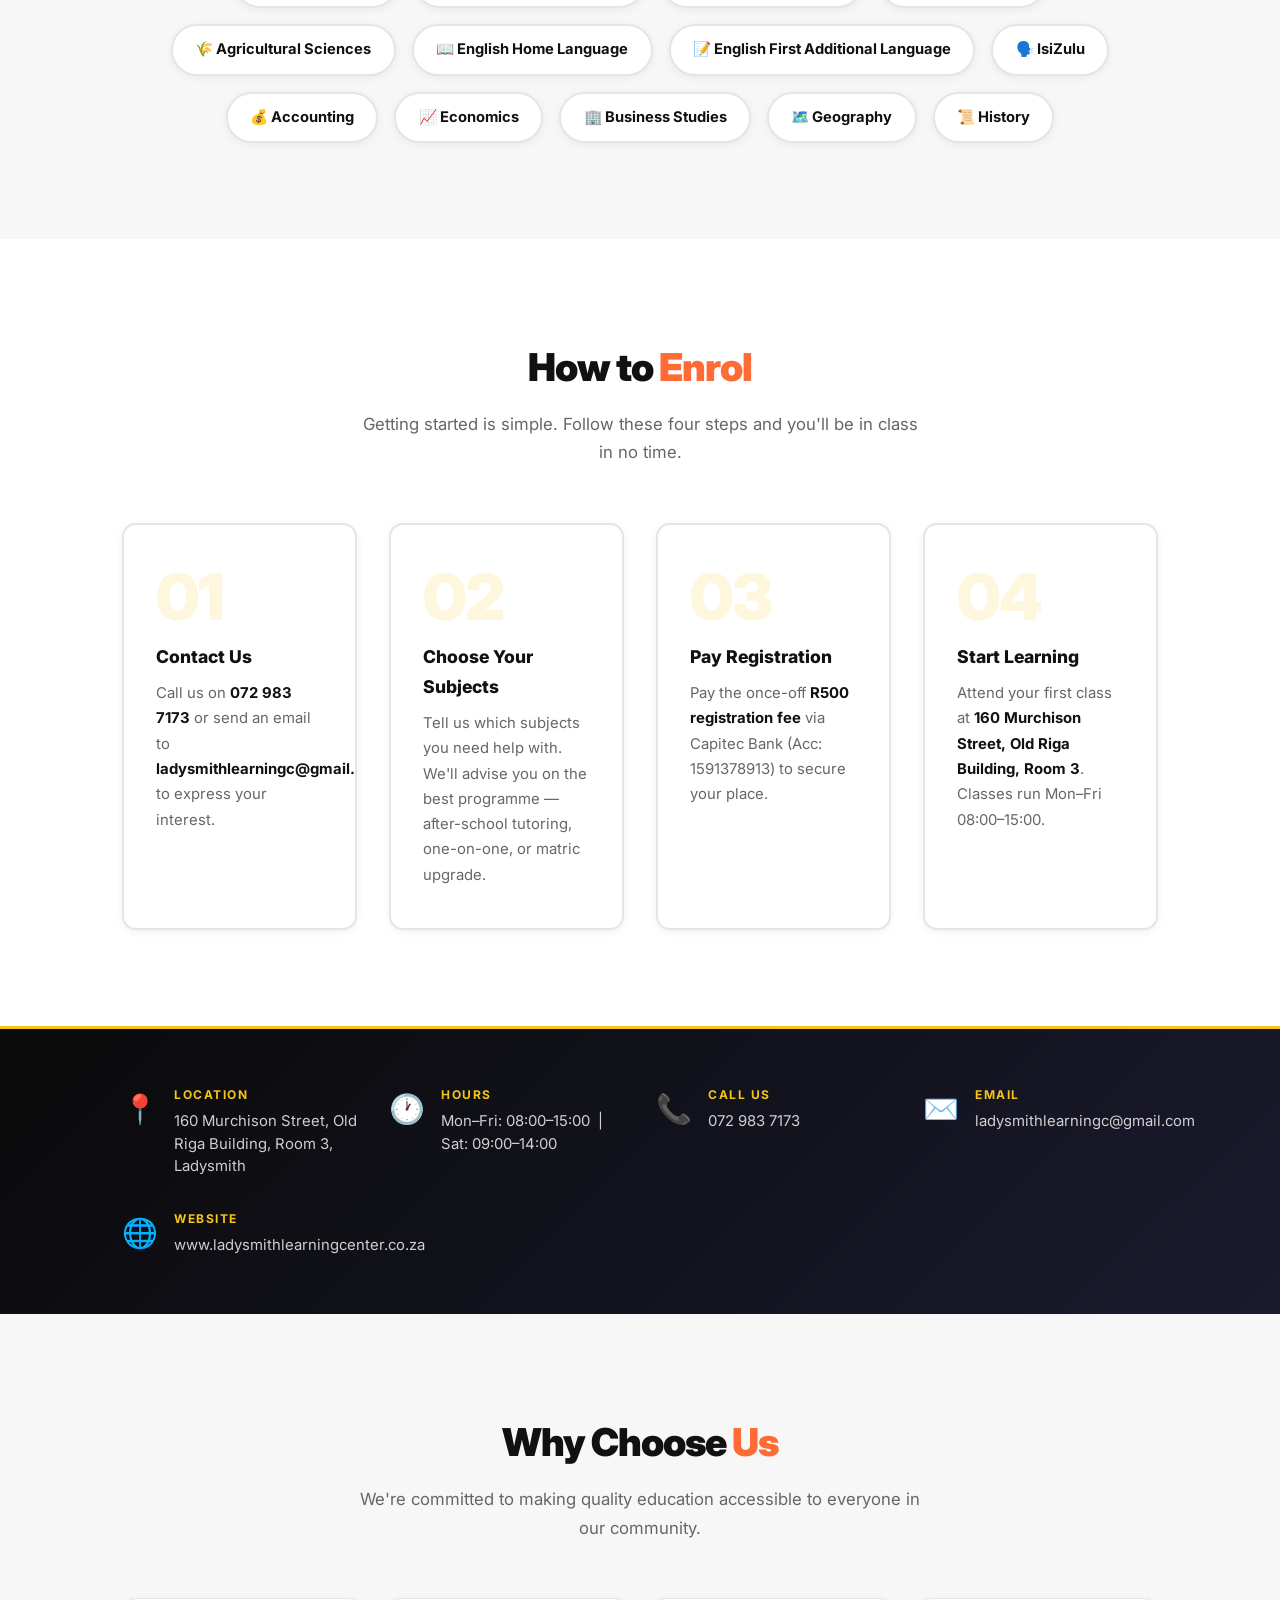
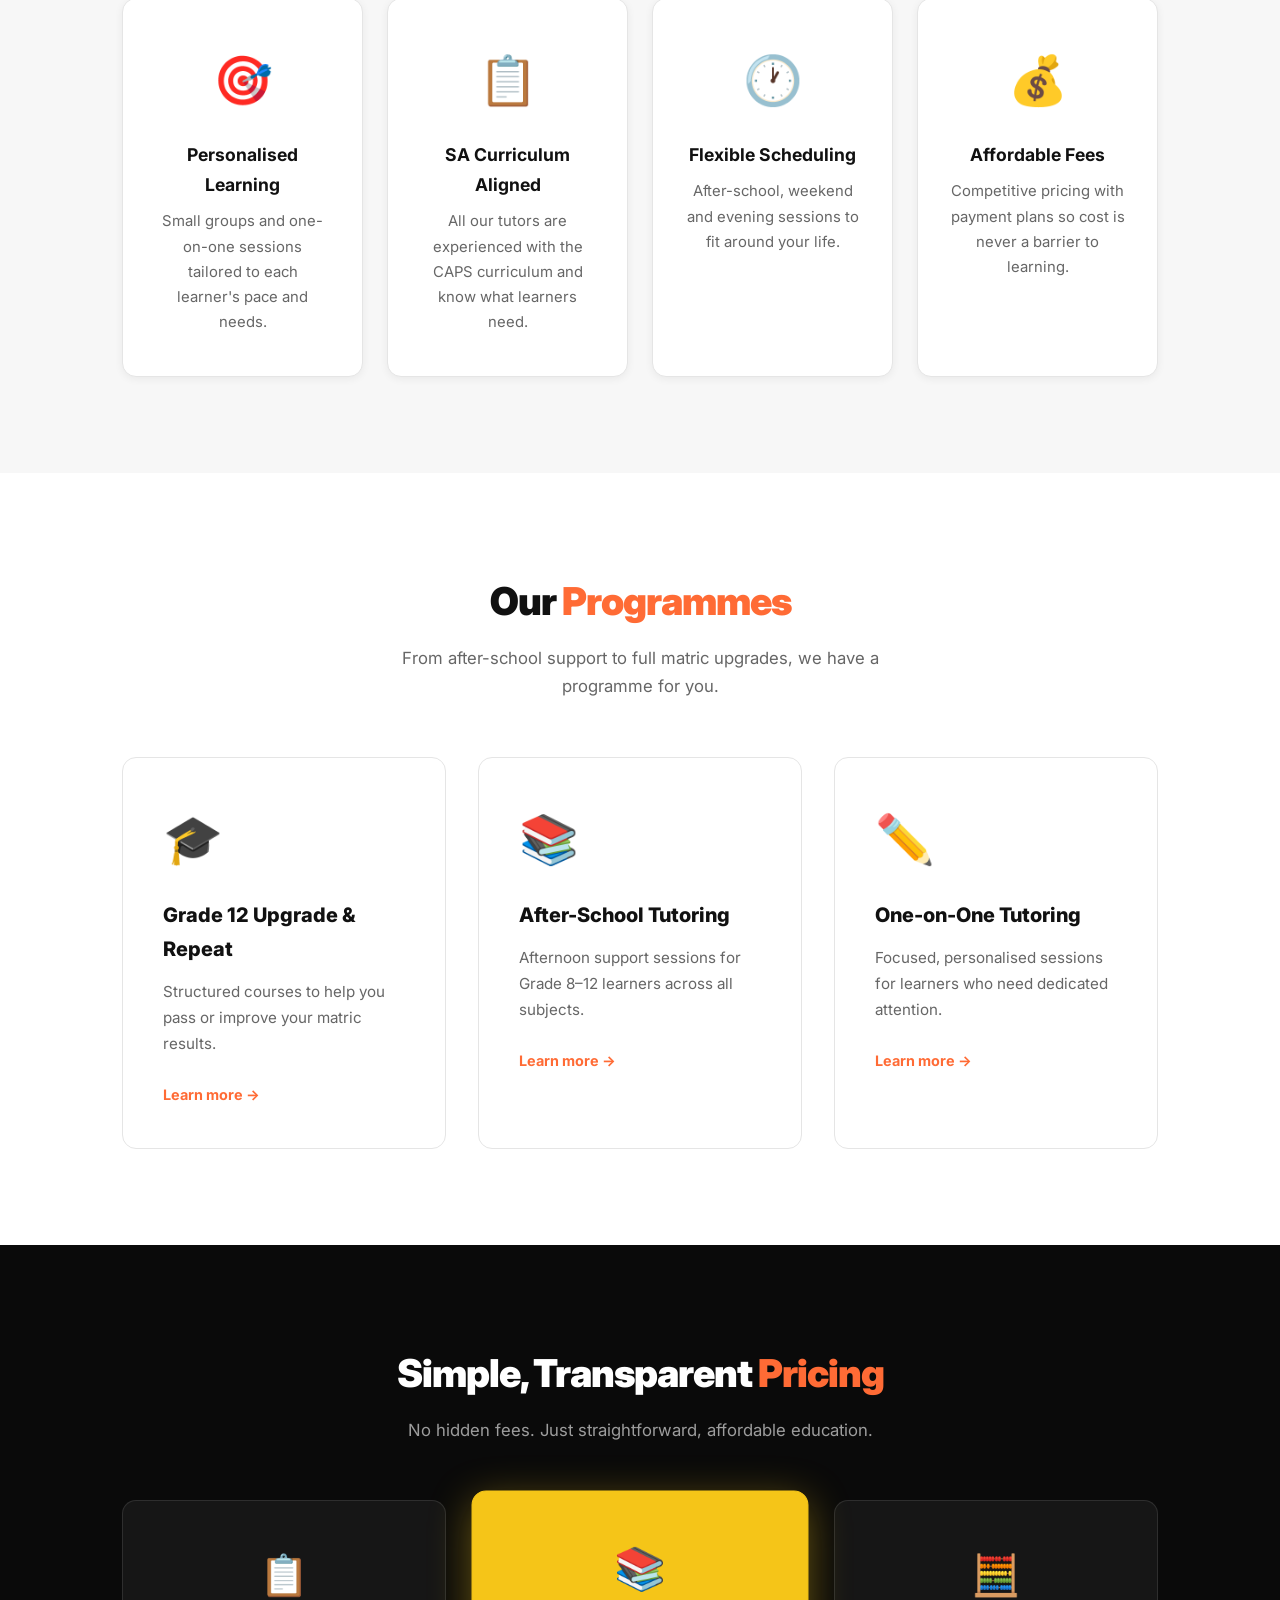
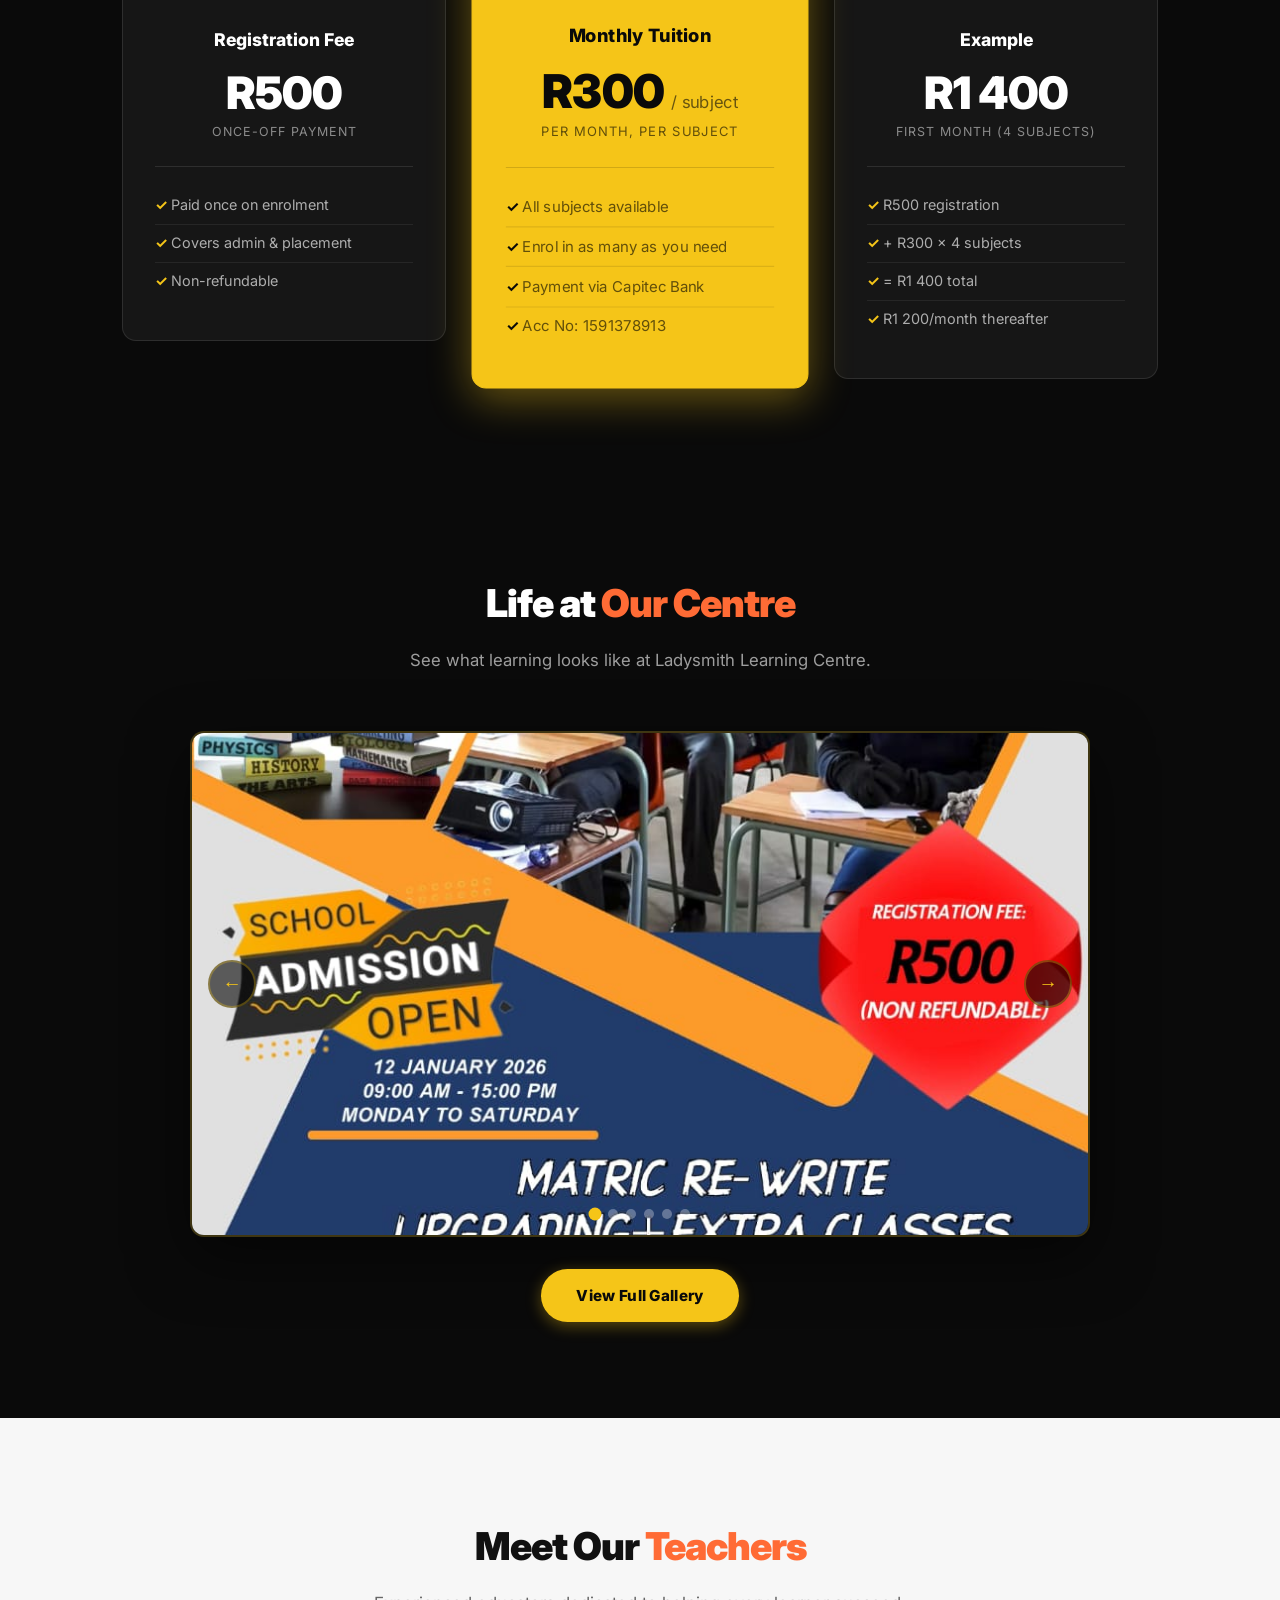
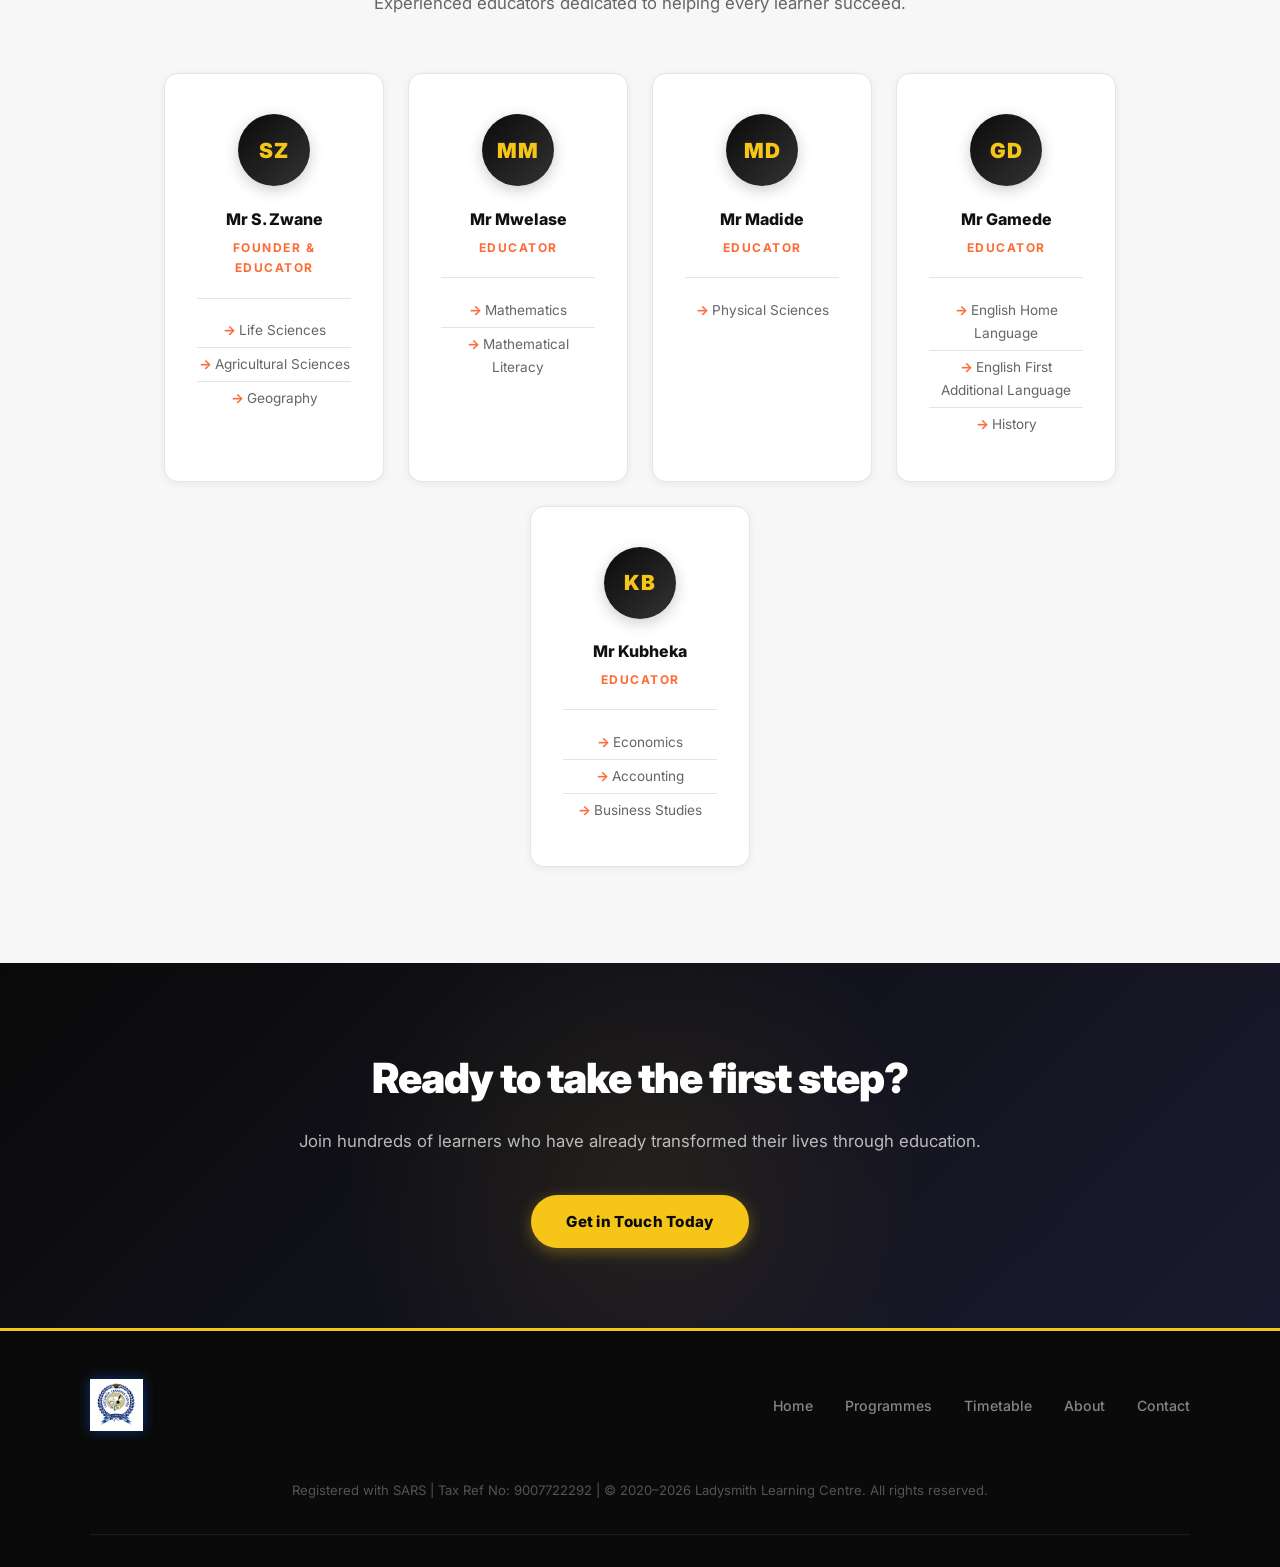
==== commit 23a533e6: "Fix Apply Now button on mobile, improve mobile nav" ====
--- a/index.html
+++ b/index.html
@@ -31,7 +31,7 @@
       <li><a href="about.html" onclick="toggleMenu()">About</a></li>
       <li><a href="gallery.html" onclick="toggleMenu()">Gallery</a></li>
       <li><a href="contact.html" onclick="toggleMenu()">Contact</a></li>
-      <li><a href="contact.html" onclick="toggleMenu()">Enrol Now</a></li>
+      <li><a href="apply.html" onclick="toggleMenu()" class="mobile-enrol">Apply Now</a></li>
     </ul>
   </header>
 
@@ -172,6 +172,13 @@
           <p>ladysmithlearningc@gmail.com</p>
         </div>
       </div>
+      <div class="info-strip-item fade-up">
+        <span class="info-strip-icon">🌐</span>
+        <div>
+          <strong>Website</strong>
+          <p>www.ladysmithlearningcenter.co.za</p>
+        </div>
+      </div>
     </div>
   </section>
   <section class="why-us">
@@ -289,12 +296,12 @@
       <p>See what learning looks like at Ladysmith Learning Centre.</p>
     </div>
     <div class="slideshow" id="slideshow">
-      <div class="slide active"><img src="photos/IMG-20260324-WA0015.jpg" alt="Ladysmith Learning Centre" /></div>
-      <div class="slide"><img src="photos/IMG-20260324-WA0016.jpg" alt="Ladysmith Learning Centre" /></div>
-      <div class="slide"><img src="photos/IMG-20260324-WA0017.jpg" alt="Ladysmith Learning Centre" /></div>
-      <div class="slide"><img src="photos/IMG-20260324-WA0018.jpg" alt="Ladysmith Learning Centre" /></div>
-      <div class="slide"><img src="photos/IMG-20260324-WA0019.jpg" alt="Ladysmith Learning Centre" /></div>
-      <div class="slide"><img src="photos/IMG-20260324-WA0020.jpg" alt="Ladysmith Learning Centre" /></div>
+      <div class="slide active"><img src="PHOTOS/IMG-20260324-WA0015.jpg" alt="Ladysmith Learning Centre" /></div>
+      <div class="slide"><img src="PHOTOS/IMG-20260324-WA0016.jpg" alt="Ladysmith Learning Centre" /></div>
+      <div class="slide"><img src="PHOTOS/IMG-20260324-WA0017.jpg" alt="Ladysmith Learning Centre" /></div>
+      <div class="slide"><img src="PHOTOS/IMG-20260324-WA0018.jpg" alt="Ladysmith Learning Centre" /></div>
+      <div class="slide"><img src="PHOTOS/IMG-20260324-WA0019.jpg" alt="Ladysmith Learning Centre" /></div>
+      <div class="slide"><img src="PHOTOS/IMG-20260324-WA0020.jpg" alt="Ladysmith Learning Centre" /></div>
       <button class="ss-prev" onclick="moveSlide(-1)">&#8592;</button>
       <button class="ss-next" onclick="moveSlide(1)">&#8594;</button>
       <div class="ss-dots" id="ssDots"></div>
@@ -362,6 +369,7 @@
       </div>
     </div>
   </section>
+  
 
   <!-- CTA -->
   <section class="cta">
--- a/styles.css
+++ b/styles.css
@@ -136,6 +136,40 @@
 .mobile-menu a:hover { color: var(--accent); }
 .mobile-menu.active { display: block; }
 
+/* Mobile Apply Now button in menu */
+.mobile-menu li:last-child a,
+.mobile-menu .mobile-enrol {
+  display: block;
+  margin: 0.8rem 1.2rem 1rem;
+  background: var(--accent);
+  color: var(--black) !important;
+  text-align: center;
+  border-radius: 50px;
+  font-weight: 900 !important;
+  font-size: 1rem !important;
+  padding: 0.9rem 1.5rem !important;
+  letter-spacing: 0.5px;
+  box-shadow: 0 4px 15px rgba(245,197,24,0.4);
+}
+
+.mobile-menu li:last-child a:hover,
+.mobile-menu .mobile-enrol:hover {
+  background: #ffd700;
+  color: var(--black) !important;
+}
+
+.mobile-enrol {
+  background: var(--accent) !important;
+  color: var(--black) !important;
+  display: block !important;
+  padding: 0.75rem 1.5rem !important;
+  margin: 1rem 1.2rem !important;
+  border-radius: 50px;
+  font-weight: 800 !important;
+  text-align: center;
+  border: none !important;
+}
+
 /* ── BUTTONS ── */
 .btn-primary {
   display: inline-block;
@@ -1240,29 +1274,118 @@
 
 /* ── RESPONSIVE ── */
 @media (max-width: 768px) {
-  .nav-links, .enroll-btn { display: none; }
-  .menu-toggle { display: block; }
-
-  .hero { padding: 4rem 1.5rem; }
-  .hero-inner { flex-direction: column; text-align: center; }
-  .hero h1 { font-size: 2.6rem; }
-  .hero-sub { max-width: 100%; }
-  .hero-buttons { justify-content: center; }
-  .hero-stats { grid-template-columns: 1fr 1fr; }
-
-  .programme-block, .programme-block.reverse { grid-template-columns: 1fr; direction: ltr; }
+  .nav-links { display: none; }
+  .enroll-btn {
+    display: inline-flex !important;
+    align-items: center;
+    padding: 0.55rem 1.1rem;
+    font-size: 0.78rem;
+    margin-left: auto;
+    margin-right: 0.4rem;
+    white-space: nowrap;
+    position: static;
+    transform: none;
+    z-index: 1;
+  }
+  .menu-toggle { display: block; margin-left: 0; }
+  .navbar { padding: 0.7rem 1rem; gap: 0.5rem; flex-wrap: nowrap; }
+  .logo { margin: 0; }
+
+  /* Hero */
+  .hero { padding: 3.5rem 1.2rem 3rem; }
+  .hero-inner { flex-direction: column; text-align: center; gap: 2rem; }
+  .hero h1 { font-size: 2.2rem; letter-spacing: -1px; }
+  .hero-sub { max-width: 100%; font-size: 1rem; }
+  .hero-buttons { justify-content: center; flex-direction: column; align-items: center; }
+  .hero-buttons a { width: 100%; max-width: 320px; text-align: center; }
+  .hero-stats { grid-template-columns: 1fr 1fr; gap: 0.8rem; width: 100%; }
+  .stat-card { padding: 1rem 1.2rem; gap: 1rem; }
+  .stat-num { font-size: 1.8rem; }
+
+  /* Page hero */
+  .page-hero { padding: 3.5rem 1.2rem; }
+  .page-hero h1 { font-size: 1.9rem; }
+  .page-hero p { font-size: 0.95rem; }
+
+  /* Sections */
+  .why-us, .programmes-preview, .how-it-works,
+  .subjects-section, .founder-section,
+  .team, .pricing, .cta,
+  .about-mission, .values, .programmes-detail,
+  .contact-section, .gallery-section { padding: 4rem 1.2rem; }
+
+  .section-header { margin-bottom: 2.5rem; }
+  .section-header h2 { font-size: 1.8rem; }
+  .section-header p { font-size: 0.93rem; }
+
+  /* Grids → single column */
+  .programme-block, .programme-block.reverse { grid-template-columns: 1fr; direction: ltr; gap: 2rem; }
   .about-grid { grid-template-columns: 1fr; gap: 2rem; }
-  .contact-wrapper { grid-template-columns: 1fr; }
+  .contact-wrapper { grid-template-columns: 1fr; gap: 2rem; }
   .form-row { grid-template-columns: 1fr; }
   .founder-grid { grid-template-columns: 1fr; gap: 2rem; text-align: center; }
   .founder-text blockquote { text-align: left; }
   .steps-grid { grid-template-columns: 1fr; }
+  .info-strip-grid { grid-template-columns: 1fr 1fr; }
+  .features-grid { grid-template-columns: 1fr 1fr; }
+  .preview-grid { grid-template-columns: 1fr; }
+  .pricing-grid { grid-template-columns: 1fr; }
+  .pricing-card.featured-price { transform: scale(1); }
+  .values-grid { grid-template-columns: 1fr 1fr; }
+  .team-grid { gap: 1rem; }
+  .team-card { width: calc(50% - 0.5rem); min-width: 160px; }
+  .gallery-grid { grid-template-columns: 1fr 1fr; }
+  .checkbox-grid { grid-template-columns: 1fr 1fr; }
+
+  /* Apply page */
+  .apply-section { padding: 3rem 1.2rem; }
+  .apply-wrapper { grid-template-columns: 1fr; gap: 2rem; }
+  .apply-info { position: static; padding: 1.8rem; }
+  .apply-form { padding: 1.8rem 1.2rem; }
+
+  /* Contact form */
+  .contact-form { padding: 2rem 1.2rem; }
+
+  /* Slideshow */
+  .slideshow-section { padding: 4rem 1rem; }
+  .ss-prev, .ss-next { width: 38px; height: 38px; font-size: 1rem; }
+
+  /* Timetable */
+  .timetable-section { padding: 3rem 1rem; }
+  .tt-legend { gap: 0.8rem; }
+
+  /* CTA */
+  .cta { padding: 4rem 1.2rem; }
+  .cta h2 { font-size: 1.7rem; }
+
+  /* Footer */
+  .footer-inner { flex-direction: column; text-align: center; gap: 1rem; }
+  .footer-links { flex-wrap: wrap; justify-content: center; gap: 0.8rem; }
+
+  /* Subjects */
+  .subjects-grid { gap: 0.7rem; }
+  .subject-pill { font-size: 0.85rem; padding: 0.55rem 1.1rem; }
+
+  /* App summary modal */
+  .app-summary-box { padding: 1.5rem 1rem; width: 96%; }
+  .as-header { flex-direction: column; text-align: center; }
+  .as-title-bar { flex-direction: column; gap: 0.3rem; font-size: 0.88rem; }
+  .as-footer { flex-direction: column; gap: 1.5rem; }
+  .as-label { width: 45%; font-size: 0.82rem; }
+  .as-value { font-size: 0.85rem; }
+}
+
+/* Very small phones */
+@media (max-width: 420px) {
+  .hero h1 { font-size: 1.9rem; }
+  .hero-stats { grid-template-columns: 1fr; }
+  .features-grid { grid-template-columns: 1fr; }
+  .values-grid { grid-template-columns: 1fr; }
+  .team-card { width: 100%; }
+  .gallery-grid { grid-template-columns: 1fr; }
+  .checkbox-grid { grid-template-columns: 1fr; }
   .info-strip-grid { grid-template-columns: 1fr; }
-
-  .footer-inner { flex-direction: column; text-align: center; }
-  .footer-links { flex-wrap: wrap; justify-content: center; gap: 1rem; }
-  .page-hero h1 { font-size: 2.2rem; }
-  .cta h2 { font-size: 1.8rem; }
+  .page-hero h1 { font-size: 1.7rem; }
 }
 
 /* ── APPLY PAGE ── */
@@ -1364,6 +1487,17 @@
 }
 
 .field-hint { font-size: 0.82rem; color: var(--text-light); margin-bottom: 0.8rem; }
+
+.receipt-note {
+  background: rgba(255,107,53,0.08);
+  border-left: 3px solid var(--accent2);
+  padding: 0.8rem 1rem;
+  margin-top: 0.8rem;
+  border-radius: 6px;
+  font-weight: 600;
+  color: var(--text);
+  line-height: 1.6;
+}
 
 .checkbox-grid {
   display: grid;
@@ -1452,3 +1586,256 @@
   .apply-form { padding: 2rem 1.5rem; }
   .checkbox-grid { grid-template-columns: 1fr 1fr; }
 }
+
+
+/* ── APPLICATION SUMMARY MODAL (PDF) ── */
+#appSummaryModal {
+  position: fixed;
+  inset: 0;
+  z-index: 9999;
+  display: flex;
+  align-items: center;
+  justify-content: center;
+}
+
+.app-summary-overlay {
+  position: absolute;
+  inset: 0;
+  background: rgba(0,0,0,0.85);
+  backdrop-filter: blur(4px);
+}
+
+.app-summary-box {
+  position: relative;
+  z-index: 2;
+  background: var(--white);
+  border-radius: var(--radius);
+  max-width: 900px;
+  width: 92%;
+  max-height: 90vh;
+  overflow-y: auto;
+  box-shadow: 0 20px 80px rgba(0,0,0,0.5);
+  padding: 2rem;
+}
+
+.app-summary-close {
+  position: absolute;
+  top: 1rem; right: 1rem;
+  background: rgba(0,0,0,0.6);
+  color: var(--white);
+  border: none;
+  padding: 0.6rem 1.2rem;
+  border-radius: 50px;
+  font-size: 0.88rem;
+  font-weight: 700;
+  cursor: pointer;
+  transition: background 0.2s;
+}
+
+.app-summary-close:hover { background: var(--accent2); }
+
+.app-summary-print {
+  margin-bottom: 1.5rem;
+  padding: 0.9rem 2rem;
+  font-size: 1rem;
+}
+
+/* Application Summary Document Styles */
+.as-doc {
+  background: var(--white);
+  color: var(--text);
+  padding: 2rem;
+  line-height: 1.5;
+}
+
+.as-header {
+  display: flex;
+  align-items: center;
+  gap: 1.5rem;
+  border-bottom: 3px solid var(--black);
+  padding-bottom: 1rem;
+  margin-bottom: 1rem;
+}
+
+.as-logo { height: 70px; width: auto; }
+
+.as-header-text h1 {
+  font-size: 1.6rem;
+  font-weight: 900;
+  color: var(--black);
+  margin-bottom: 0.3rem;
+}
+
+.as-header-text p {
+  font-size: 0.78rem;
+  color: var(--text-light);
+  margin: 0.1rem 0;
+}
+
+.as-title-bar {
+  background: var(--black);
+  color: var(--accent);
+  padding: 0.8rem 1.2rem;
+  font-weight: 800;
+  font-size: 1rem;
+  letter-spacing: 1px;
+  display: flex;
+  justify-content: space-between;
+  margin-bottom: 1.5rem;
+  border-radius: 6px;
+}
+
+.as-section {
+  margin-bottom: 1.5rem;
+  page-break-inside: avoid;
+}
+
+.as-section-title {
+  font-size: 0.8rem;
+  text-transform: uppercase;
+  letter-spacing: 1.5px;
+  font-weight: 800;
+  color: var(--accent2);
+  margin-bottom: 0.8rem;
+  border-bottom: 2px solid var(--light-bg);
+  padding-bottom: 0.4rem;
+}
+
+.as-table {
+  width: 100%;
+  border-collapse: collapse;
+  font-size: 0.9rem;
+}
+
+.as-table tr { border-bottom: 1px solid var(--border); }
+.as-table tr:last-child { border-bottom: none; }
+
+.as-label {
+  font-weight: 700;
+  color: var(--text);
+  padding: 0.6rem 0;
+  width: 35%;
+  vertical-align: top;
+}
+
+.as-value {
+  color: var(--text-light);
+  padding: 0.6rem 0;
+}
+
+.as-amount { font-weight: 800; color: var(--text); font-size: 1rem; }
+
+.as-subjects {
+  display: flex;
+  flex-wrap: wrap;
+  gap: 0.5rem;
+}
+
+.as-subject-tag {
+  background: var(--light-bg);
+  border: 1px solid var(--border);
+  padding: 0.4rem 0.9rem;
+  border-radius: 50px;
+  font-size: 0.82rem;
+  font-weight: 600;
+  color: var(--text);
+}
+
+.as-notes-text {
+  font-size: 0.9rem;
+  color: var(--text-light);
+  line-height: 1.7;
+  padding: 0.5rem 0;
+}
+
+.as-receipt-warning {
+  background: rgba(255,107,53,0.1);
+  border-left: 4px solid var(--accent2);
+  padding: 1rem 1.2rem;
+  margin: 1.5rem 0;
+  font-weight: 700;
+  font-size: 0.88rem;
+  color: var(--text);
+  border-radius: 6px;
+}
+
+.as-bank {
+  background: var(--black);
+  color: var(--white);
+  padding: 1rem 1.2rem;
+  border-radius: 6px;
+  font-size: 0.88rem;
+  margin: 1.5rem 0;
+  text-align: center;
+}
+
+.as-bank strong { color: var(--accent); }
+
+.as-footer {
+  display: flex;
+  justify-content: space-between;
+  gap: 1rem;
+  margin-top: 2rem;
+  padding-top: 1.5rem;
+  border-top: 2px solid var(--border);
+  page-break-inside: avoid;
+}
+
+.as-sig-box { text-align: center; flex: 1; }
+
+.as-sig-box p:first-child {
+  font-size: 0.72rem;
+  text-transform: uppercase;
+  letter-spacing: 1px;
+  font-weight: 700;
+  color: var(--text-light);
+  margin-bottom: 0.4rem;
+}
+
+.as-sig-line {
+  border-bottom: 2px solid var(--black);
+  margin: 2rem 0 0.6rem;
+}
+
+.as-sig-box p:last-child {
+  font-size: 0.85rem;
+  color: var(--text);
+  font-weight: 600;
+}
+
+.as-doc-footer {
+  text-align: center;
+  font-size: 0.72rem;
+  color: var(--text-light);
+  margin-top: 1.5rem;
+  padding-top: 1rem;
+  border-top: 1px solid var(--border);
+}
+
+/* Print Styles */
+@media print {
+  body * { visibility: hidden; }
+  
+  #asPrintDoc, #asPrintDoc * { visibility: visible; }
+  
+  #asPrintDoc {
+    position: absolute;
+    left: 0;
+    top: 0;
+    width: 100%;
+    padding: 1cm;
+  }
+  
+  .app-summary-close,
+  .app-summary-print,
+  .app-summary-overlay { display: none !important; }
+  
+  .as-section { page-break-inside: avoid; }
+  .as-footer { page-break-inside: avoid; }
+}
+
+@media (max-width: 768px) {
+  .as-header { flex-direction: column; text-align: center; }
+  .as-title-bar { flex-direction: column; gap: 0.3rem; text-align: center; }
+  .as-footer { flex-direction: column; }
+}
